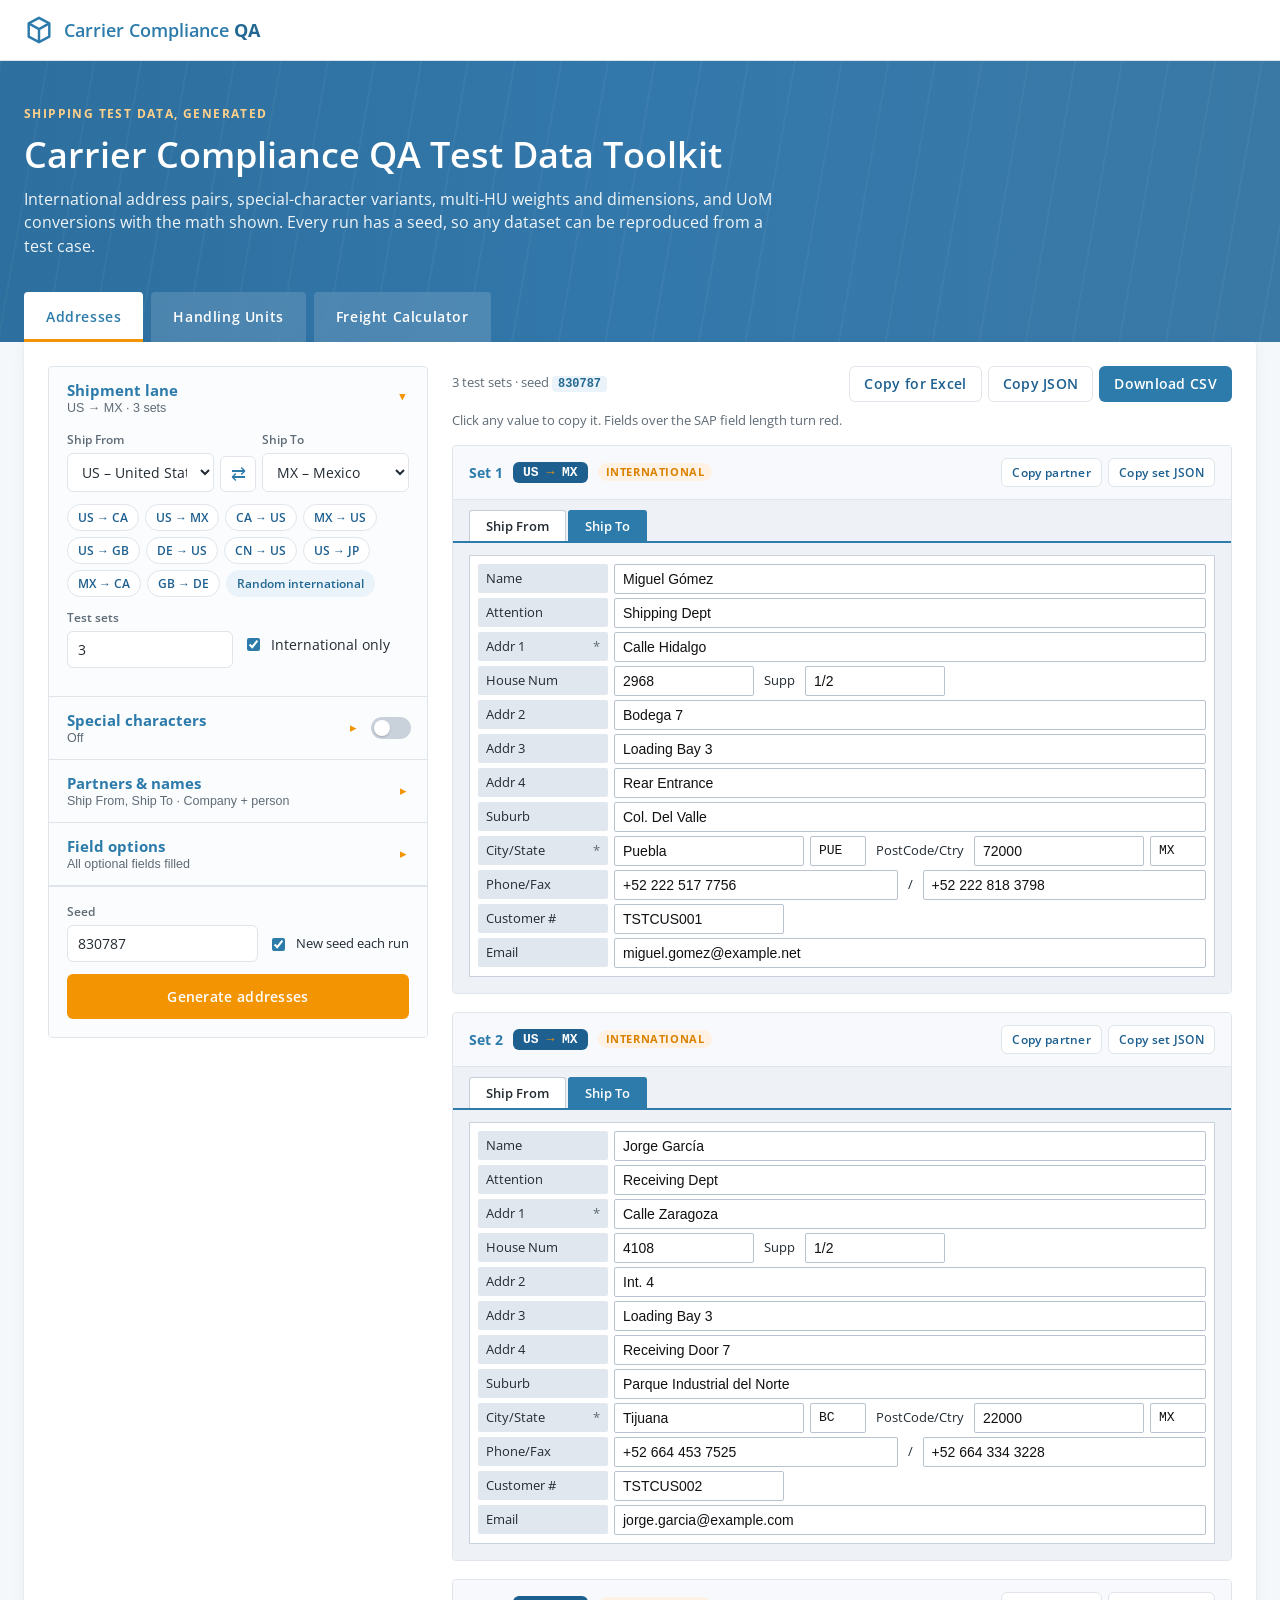
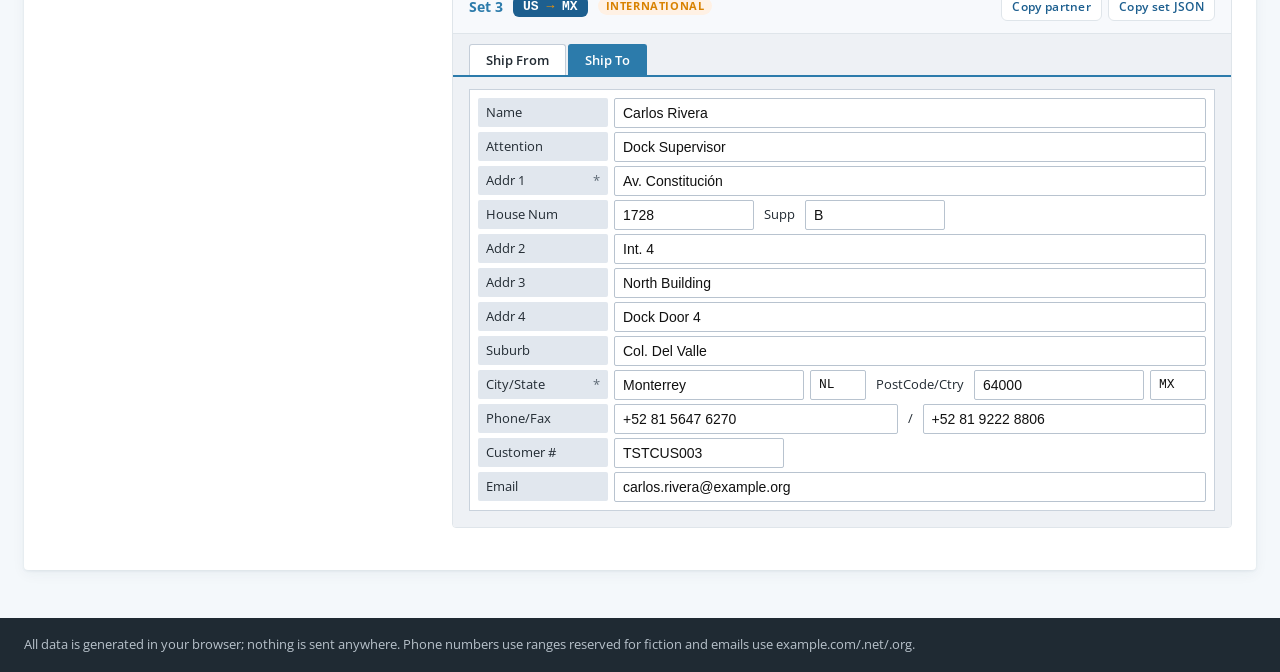
==== index.html @ 93e72cc5 "Add Freight Calculator tab; drop seed from copied conversion image Density-based LTL class estimate " ====
<!doctype html>
<html lang="en">
<head>
  <meta charset="utf-8">
  <meta name="viewport" content="width=device-width, initial-scale=1">
  <title>Carrier Compliance QA Test Data Toolkit</title>
  <meta name="description" content="Generate international addresses, special-character variants, handling units and UoM conversions for carrier compliance testing.">
  <link rel="preconnect" href="https://fonts.googleapis.com">
  <link rel="preconnect" href="https://fonts.gstatic.com" crossorigin>
  <link href="https://fonts.googleapis.com/css2?family=Open+Sans:wght@400;500;600;700&display=swap" rel="stylesheet">
  <link rel="stylesheet" href="assets/css/styles.css">
  <link rel="icon" href="data:image/svg+xml,%3Csvg xmlns='http://www.w3.org/2000/svg' viewBox='0 0 32 32'%3E%3Crect width='32' height='32' rx='7' fill='%232c7bab'/%3E%3Cpath d='M7 20l9-11 9 11h-5l-4-5-4 5z' fill='%23f39402'/%3E%3C/svg%3E">
</head>
<body>
  <header class="topbar">
    <div class="wrap topbar-inner">
      <a class="brand" href="#">
        <svg class="brand-mark" viewBox="0 0 32 32" aria-hidden="true"><path d="M16 3l11 6v14l-11 6-11-6V9z" fill="none" stroke="currentColor" stroke-width="2.6" stroke-linejoin="round"/><path d="M5 9l11 6 11-6M16 15v14" fill="none" stroke="currentColor" stroke-width="2.6" stroke-linejoin="round"/></svg>
        <span class="brand-text">Carrier Compliance <strong>QA</strong></span>
      </a>
          </div>
  </header>

  <section class="hero">
    <div class="wrap">
      <p class="eyebrow">Shipping test data, generated</p>
      <h1>Carrier Compliance QA Test Data Toolkit</h1>
      <p class="lede">International address pairs, special-character variants, multi-HU weights and dimensions, and UoM conversions with the math shown. Every run has a seed, so any dataset can be reproduced from a test case.</p>
    </div>
  </section>

  <nav class="tabs wrap" role="tablist" aria-label="Tools">
    <button class="tab is-active" role="tab" data-tab="addr" aria-selected="true">Addresses</button>
    <button class="tab" role="tab" data-tab="hu" aria-selected="false">Handling Units</button>
    <button class="tab" role="tab" data-tab="fc" aria-selected="false">Freight Calculator</button>
  </nav>

  <main class="wrap" id="tool">

    <!-- ================= 1. ADDRESSES (incl. special characters) ================= -->
    <section class="panel is-active" id="panel-addr" role="tabpanel">
      <aside class="controls card controls-acc">

        <section class="acc is-open">
          <div class="acc-head">
            <button type="button" class="acc-toggle" aria-expanded="true">
              <span class="acc-title">Shipment lane</span><span class="acc-sum" id="sum-lane"></span>
            </button>
          </div>
          <div class="acc-body">
            <div class="lane">
              <label class="field"><span>Ship From</span><select id="af-from"></select></label>
              <button class="icon-btn" id="af-swap" type="button" title="Swap countries" aria-label="Swap countries">⇄</button>
              <label class="field"><span>Ship To</span><select id="af-to"></select></label>
            </div>
            <div class="chips" id="lane-chips"></div>
            <div class="row-2">
              <label class="field"><span>Test sets</span><input type="number" id="af-count" min="1" max="50" value="3"></label>
              <label class="check check-pad"><input type="checkbox" id="af-intl" checked> International only</label>
            </div>
          </div>
        </section>

        <section class="acc acc-sp">
          <div class="acc-head">
            <button type="button" class="acc-toggle" aria-expanded="false">
              <span class="acc-title">Special characters</span><span class="acc-sum" id="sum-sp"></span>
            </button>
            <label class="switch" title="Insert special characters"><input type="checkbox" id="sp-enabled" aria-label="Insert special characters"><span></span></label>
          </div>
          <div class="acc-body">
            <div class="field">
              <span>Characters to test</span>
              <div class="ms" id="sc-ms">
                <div class="ms-control">
                  <div class="ms-chips" id="sc-ms-chips"></div>
                  <button type="button" class="ms-toggle" id="sc-ms-toggle" aria-haspopup="listbox" aria-expanded="false">Select ▾</button>
                </div>
                <div class="ms-menu" id="sc-ms-menu" hidden></div>
              </div>
              <div class="ms-add">
                <input type="text" id="sc-ms-input" placeholder="Not in the list? Type it, press Enter" aria-label="Add a character manually">
                <button type="button" class="btn btn-ghost btn-sm" id="sc-ms-add">Add</button>
              </div>
            </div>
            <div class="row-2">
              <label class="field"><span>Characters per field</span><input type="number" id="sc-per" min="1" max="5" value="2"></label>
              <label class="check check-pad"><input type="checkbox" id="sc-together" checked> Keep them together</label>
            </div>
            <div class="field">
              <span>Position</span>
              <div class="seg" role="group" aria-label="Position">
                <label><input type="checkbox" name="sc-pos" value="start"><span>Beginning</span></label>
                <label><input type="checkbox" name="sc-pos" value="middle"><span>Middle</span></label>
                <label><input type="checkbox" name="sc-pos" value="end" checked><span>End</span></label>
              </div>
            </div>
            <div class="field">
              <span class="field-row">Fields <button type="button" class="link-btn" id="sc-fields-all">Select all</button></span>
              <div class="field-grid" id="sc-fields"></div>
            </div>
            <label class="field"><span>Apply to</span>
              <select id="sc-apply">
                <option value="both">Ship From and Ship To</option>
                <option value="to">Ship To only</option>
                <option value="from">Ship From only</option>
                <option value="all">All partners</option>
              </select>
            </label>
          </div>
        </section>

        <section class="acc">
          <div class="acc-head">
            <button type="button" class="acc-toggle" aria-expanded="false">
              <span class="acc-title">Partners &amp; names</span><span class="acc-sum" id="sum-partners"></span>
            </button>
          </div>
          <div class="acc-body">
            <div class="field">
              <span>Also generate</span>
              <div class="inline-checks">
                <label class="check"><input type="checkbox" name="af-partner" value="soldTo"> Sold To</label>
                <label class="check"><input type="checkbox" name="af-partner" value="importer"> Importer</label>
                <label class="check"><input type="checkbox" name="af-partner" value="ultimate"> Ultimate Consignee</label>
              </div>
            </div>
            <label class="field"><span>Name style</span>
              <select id="af-namestyle"><option value="mixed">Company + person</option><option value="company">Company only</option><option value="person">Person only</option></select>
            </label>
            <label class="field"><span>Name prefix (optional, e.g. "QA ")</span><input type="text" id="af-nameprefix" placeholder="none"></label>
            <div class="row-2">
              <label class="field"><span>Customer # prefix</span><input type="text" id="af-custprefix" value="TSTCUS"></label>
              <label class="field"><span>Start at</span><input type="text" id="af-custstart" value="001"></label>
            </div>
          </div>
        </section>

        <section class="acc">
          <div class="acc-head">
            <button type="button" class="acc-toggle" aria-expanded="false">
              <span class="acc-title">Field options</span><span class="acc-sum" id="sum-fields"></span>
            </button>
          </div>
          <div class="acc-body">
            <label class="field"><span>House number</span>
              <select id="af-house"><option value="separate">Separate House Num field</option><option value="inline">Inside Addr 1</option></select>
            </label>
            <div class="field">
              <span>Fill optional fields</span>
              <div class="inline-checks">
                <label class="check"><input type="checkbox" name="af-fill" id="af-addr2" checked> Addr 2</label>
                <label class="check"><input type="checkbox" name="af-fill" id="af-addr34" checked> Addr 3 / 4</label>
                <label class="check"><input type="checkbox" name="af-fill" id="af-suburb" checked> Suburb</label>
                <label class="check"><input type="checkbox" name="af-fill" id="af-supp" checked> Supp</label>
                <label class="check"><input type="checkbox" name="af-fill" id="af-fax" checked> Fax</label>
              </div>
            </div>
          </div>
        </section>

        <div class="controls-foot">
          <div class="seed">
            <label class="field"><span>Seed</span><input type="number" id="af-seed"></label>
            <label class="check"><input type="checkbox" id="af-autoseed" checked> New seed each run</label>
          </div>
          <button class="btn btn-primary btn-block" id="af-go" type="button">Generate addresses</button>
        </div>
      </aside>

      <section class="results">
        <div class="toolbar">
          <div class="toolbar-info" id="af-summary"></div>
          <div class="toolbar-actions">
            <button class="btn btn-ghost" data-action="af-tsv" type="button">Copy for Excel</button>
            <button class="btn btn-ghost" data-action="af-json" type="button">Copy JSON</button>
            <button class="btn btn-secondary" data-action="af-csv" type="button">Download CSV</button>
          </div>
        </div>
        <p class="hint" id="af-hint">Click any value to copy it. Fields over the SAP field length turn red.</p>
        <div id="af-results"></div>
      </section>
    </section>

    <!-- ================= 2. HANDLING UNITS (incl. UoM conversion) ================= -->
    <section class="panel" id="panel-hu" role="tabpanel" hidden>
      <aside class="controls card controls-acc">

        <section class="acc is-open">
          <div class="acc-head">
            <button type="button" class="acc-toggle" aria-expanded="true">
              <span class="acc-title">Handling units</span><span class="acc-sum" id="sum-hu"></span>
            </button>
          </div>
          <div class="acc-body">
            <div class="row-2">
              <label class="field"><span>Number of HUs</span><input type="number" id="hu-count" min="1" max="200" value="10"></label>
            </div>
            <div class="row-2">
              <label class="field"><span>Weight UoM</span><select id="hu-wuom"></select></label>
              <label class="field"><span>Dimension UoM</span><select id="hu-duom"></select></label>
            </div>
            <label class="check"><input type="checkbox" id="hu-mixed"> Mix LB/IN and KG/CM across HUs</label>
            <div class="field">
              <span>Weight</span>
              <div class="row-3">
                <label class="field"><span>Min</span><input type="number" id="hu-wmin" step="any"></label>
                <label class="field"><span>Max</span><input type="number" id="hu-wmax" step="any"></label>
                <label class="field"><span>Decimals</span><input type="number" id="hu-wdp" min="0" max="4" value="2"></label>
              </div>
            </div>
            <div class="field">
              <span>Dimensions (L × W × H)</span>
              <div class="row-3">
                <label class="field"><span>Min</span><input type="number" id="hu-dmin" step="any"></label>
                <label class="field"><span>Max</span><input type="number" id="hu-dmax" step="any"></label>
                <label class="field"><span>Decimals</span><input type="number" id="hu-ddp" min="0" max="4" value="1"></label>
              </div>
            </div>
            <label class="check"><input type="checkbox" id="hu-identical"> All HUs identical</label>
            <div class="row-2">
              <label class="field"><span>HU ID prefix</span><input type="text" id="hu-idprefix" value="HU"></label>
              <label class="field"><span>Start at</span><input type="text" id="hu-idstart" value="0001"></label>
            </div>
          </div>
        </section>

        <section class="acc acc-sp is-open is-on" id="acc-cv">
          <div class="acc-head">
            <button type="button" class="acc-toggle" aria-expanded="true">
              <span class="acc-title">Convert to web-service UoM</span><span class="acc-sum" id="sum-cv"></span>
            </button>
            <label class="switch" title="Convert units"><input type="checkbox" id="cv-enabled" checked aria-label="Convert units"><span></span></label>
          </div>
          <div class="acc-body">
            <div class="row-2">
              <label class="field"><span>Weight UoM</span><select id="cv-tow"></select></label>
              <label class="field"><span>Dimension UoM</span><select id="cv-tod"></select></label>
            </div>
            <div class="row-2">
              <label class="field" title="Decimal places for converted weights, e.g. 2 gives 22.05"><span>Weight decimals</span><input type="number" id="cv-wdp" min="0" max="6" value="2"></label>
              <label class="field" title="Decimal places for converted length, width and height"><span>Dim decimals</span><input type="number" id="cv-ddp" min="0" max="6" value="2"></label>
            </div>
            <label class="field" title="How the last decimal is rounded"><span>Rounding</span>
                <select id="cv-mode">
                  <option value="half-up">Half up (22.055 → 22.06)</option>
                  <option value="up">Always up (22.051 → 22.06)</option>
                  <option value="down">Truncate (22.059 → 22.05)</option>
                  <option value="half-even">Half even (22.055 → 22.06, 22.045 → 22.04)</option>
                </select>
              </label>

            <label class="check"><input type="checkbox" id="cv-formula" checked> Show calculation for each value</label>
            <label class="check"><input type="checkbox" id="cv-dim"> Dim weight and billable weight</label>
            <div class="row-2" id="cv-dim-opts" hidden>
              <label class="field"><span>Divisor</span><input type="number" id="cv-div" step="any" value="139"></label>
              <label class="check check-pad"><input type="checkbox" id="cv-dimup" checked> Round dims up first</label>
            </div>
            <details class="factors-box">
              <summary>Factors used</summary>
              <div class="factors" id="cv-factors"></div>
            </details>
          </div>
        </section>

        <div class="controls-foot">
          <div class="seed">
            <label class="field"><span>Seed</span><input type="number" id="hu-seed"></label>
            <label class="check"><input type="checkbox" id="hu-autoseed" checked> New seed each run</label>
          </div>
          <button class="btn btn-primary btn-block" id="hu-go" type="button">Generate HUs</button>
        </div>
      </aside>

      <section class="results">
        <div class="toolbar">
          <div class="toolbar-info" id="hu-summary"></div>
          <div class="toolbar-actions">
            <button class="btn btn-ghost" data-action="hu-tsv" type="button">Copy for Excel</button>
            <button class="btn btn-ghost" data-action="hu-json" type="button">Copy JSON</button>
            <button class="btn btn-secondary" data-action="hu-csv" type="button">Download CSV</button>
          </div>
        </div>

        <div class="card input-card">
          <div class="toolbar">
            <h3>Handling units <span class="muted" id="cv-count"></span></h3>
            <div class="toolbar-actions">
              <button class="btn btn-ghost btn-sm" data-action="cv-add" type="button">+ Row</button>
              <button class="btn btn-ghost btn-sm" data-action="cv-paste-toggle" type="button">Paste from Excel</button>
              <button class="btn btn-ghost btn-sm" data-action="cv-clear" type="button">Clear</button>
            </div>
          </div>
          <p class="hint">Edit any value and the conversion updates.</p>
          <div id="cv-paste-box" hidden>
            <label class="field"><span>Columns: [HU] Weight, Weight UoM, Length, Width, Height, Dim UoM (tab or comma separated)</span>
              <textarea id="cv-paste" rows="4" placeholder="HU0001	12.5	KG	40	30	20	CM"></textarea>
            </label>
            <button class="btn btn-secondary" data-action="cv-import" type="button">Import rows</button>
          </div>
          <div class="table-wrap">
            <table class="data edit" id="cv-input">
              <thead><tr><th>HU</th><th class="num">Weight</th><th>UoM</th><th class="num">Length</th><th class="num">Width</th><th class="num">Height</th><th>UoM</th><th></th></tr></thead>
              <tbody></tbody>
            </table>
          </div>
        </div>

        <div id="cv-out">
          <div class="toolbar">
            <h3 id="cv-title">Converted</h3>
            <div class="toolbar-actions">
              <button class="btn btn-secondary btn-sm" data-action="cv-image" type="button">Copy as image</button>
            </div>
          </div>
          <div class="table-wrap">
            <table class="data" id="cv-table">
              <thead></thead><tbody></tbody><tfoot></tfoot>
            </table>
          </div>
        </div>
      </section>
    </section>

    <!-- ================= 3. FREIGHT CALCULATOR ================= -->
    <section class="panel" id="panel-fc" role="tabpanel" hidden>
      <aside class="controls card controls-acc">
        <section class="acc is-open">
          <div class="acc-head">
            <button type="button" class="acc-toggle" aria-expanded="true">
              <span class="acc-title">Settings</span><span class="acc-sum" id="sum-fc"></span>
            </button>
          </div>
          <div class="acc-body">
            <label class="field"><span>Units</span>
              <select id="fc-units"><option value="IN/LB">Inches / pounds</option><option value="CM/KG">Centimetres / kilograms</option></select>
            </label>
            <label class="field"><span>Weight entered is</span>
              <select id="fc-weightper"><option value="piece">Per piece</option><option value="line">Total for the line</option></select>
            </label>
            <label class="field"><span>Class scale</span>
              <select id="fc-scale"></select>
            </label>
            <p class="hint">Freight class here is estimated from density only. Some commodities have a fixed NMFC class regardless of density.</p>
          </div>
        </section>
        <section class="acc">
          <div class="acc-head">
            <button type="button" class="acc-toggle" aria-expanded="false">
              <span class="acc-title">Density chart</span><span class="acc-sum">lb/ft³ → class</span>
            </button>
          </div>
          <div class="acc-body"><table class="data chart" id="fc-chart"><thead><tr><th class="num">Density (lb/ft³)</th><th class="num">Class</th></tr></thead><tbody></tbody></table></div>
        </section>
        <div class="controls-foot">
          <button class="btn btn-ghost btn-block" data-action="fc-from-hu" type="button">Use HUs from Handling Units tab</button>
        </div>
      </aside>

      <section class="results">
        <div class="toolbar">
          <div class="toolbar-info" id="fc-summary"></div>
          <div class="toolbar-actions">
            <button class="btn btn-ghost" data-action="fc-tsv" type="button">Copy for Excel</button>
            <button class="btn btn-secondary" data-action="fc-csv" type="button">Download CSV</button>
          </div>
        </div>

        <div class="card input-card">
          <div class="toolbar">
            <h3>Items <span class="muted" id="fc-count"></span></h3>
            <div class="toolbar-actions">
              <button class="btn btn-ghost btn-sm" data-action="fc-add" type="button">+ Row</button>
              <button class="btn btn-ghost btn-sm" data-action="fc-clear" type="button">Clear</button>
            </div>
          </div>
          <div class="table-wrap">
            <table class="data edit" id="fc-input">
              <thead><tr><th class="num">Pieces</th><th class="num" id="fc-h-l">Length</th><th class="num" id="fc-h-w">Width</th><th class="num" id="fc-h-h">Height</th><th class="num" id="fc-h-wt">Weight</th><th></th></tr></thead>
              <tbody></tbody>
            </table>
          </div>
        </div>

        <div class="fc-result" id="fc-result"></div>

        <div class="toolbar">
          <h3 id="fc-title">Freight class calculation</h3>
          <div class="toolbar-actions">
            <button class="btn btn-secondary btn-sm" data-action="fc-image" type="button">Copy as image</button>
          </div>
        </div>
        <div class="table-wrap">
          <table class="data" id="fc-table"><thead></thead><tbody></tbody><tfoot></tfoot></table>
        </div>
      </section>
    </section>
  </main>

  <footer class="footer">
    <div class="wrap">All data is generated in your browser; nothing is sent anywhere. Phone numbers use ranges reserved for fiction and emails use example.com/.net/.org.</div>
  </footer>

  <div class="toast" id="toast" role="status" aria-live="polite"></div>

  <script src="assets/js/core.js"></script>
  <script src="assets/js/data.js"></script>
  <script src="assets/js/generators.js"></script>
  <script src="assets/js/ui.js"></script>
</body>
</html>
---- assets/css/styles.css ----
/* Palette sampled from shiperp.com: brand blue and orange CTA.
   Change these tokens to re-theme the whole toolkit. */
:root {
  --navy: #1d5f8f;        /* deep brand blue: table headers, strong text */
  --navy-2: #174d75;
  --blue: #2c7bab;        /* shiperp.com brand blue */
  --blue-dark: #236892;
  --blue-soft: #eaf3f9;
  --orange: #f39402;      /* shiperp.com CTA orange */
  --orange-dark: #d98200;
  --ink: #222b33;
  --muted: #5f6b76;
  --line: #dfe5ea;
  --bg: #f4f8fb;
  --surface: #ffffff;
  --danger: #c62828;
  --danger-soft: #fdecec;
  --ok: #1b7f4b;
  --ok-soft: #e6f5ec;
  --mark: #ffe08a;
  --sap-bg: #eef1f5;
  --sap-field: #ffffff;
  --sap-label: #e1e7ee;
  --radius: 4px;
  --shadow: 0 1px 3px rgba(20, 50, 80, .08), 0 4px 14px rgba(20, 50, 80, .05);
  --font-head: 'Open Sans', 'Segoe UI', Arial, sans-serif;
  --font-body: 'Open Sans', 'Segoe UI', Arial, sans-serif;
  --font-mono: ui-monospace, 'SFMono-Regular', Consolas, 'Liberation Mono', monospace;
}

* { box-sizing: border-box; }
html { -webkit-text-size-adjust: 100%; }
body {
  margin: 0;
  background: var(--bg);
  color: var(--ink);
  font: 14px/1.5 var(--font-body);
}
code { font-family: var(--font-mono); font-size: .92em; }
h1, h2, h3 { font-family: var(--font-head); margin: 0; }
[hidden] { display: none !important; }

.wrap { max-width: 1320px; margin: 0 auto; padding: 0 24px; }

/* ---------- Header / hero ---------- */
.topbar { background: #fff; border-bottom: 1px solid var(--line); }
.topbar-inner { display: flex; align-items: center; justify-content: space-between; height: 60px; gap: 12px; }
.brand { display: flex; align-items: center; gap: 10px; color: var(--blue); text-decoration: none; }
.brand-mark { width: 30px; height: 30px; color: var(--blue); }
.brand-text { font-weight: 600; font-size: 18px; color: var(--blue); }
.brand-text strong { font-weight: 700; color: var(--blue-dark); }

.hero {
  background:
    repeating-linear-gradient(100deg, rgba(255,255,255,.035) 0 2px, transparent 2px 46px),
    linear-gradient(90deg, #2d6f9e 0%, #3378ab 50%, #3a79a6 100%);
  color: #fff;
  padding: 44px 0 84px;
}
.eyebrow { margin: 0 0 10px; color: #ffd08a; font-weight: 700; text-transform: uppercase; letter-spacing: 1.4px; font-size: 12px; }
.hero h1 { font-size: clamp(24px, 3.2vw, 36px); line-height: 1.2; font-weight: 600; max-width: 900px; }
.lede { margin: 12px 0 0; max-width: 760px; color: #fff; font-size: 15.5px; opacity: .92; }

/* ---------- Tabs ---------- */
.tabs { display: flex; gap: 8px; margin-top: -50px; height: 50px; overflow-x: auto; overflow-y: hidden; scrollbar-width: none; }
.tabs::-webkit-scrollbar { display: none; }
.tab {
  flex: 0 0 auto;
  display: flex; align-items: center;
  height: 50px; padding: 0 22px;
  border: 0; border-radius: var(--radius) var(--radius) 0 0;
  background: rgba(255, 255, 255, .14);
  color: #fff;
  font: 600 14px var(--font-body);
  letter-spacing: .6px;
  cursor: pointer;
  backdrop-filter: blur(6px);
  transition: background .15s;
}
.tab:hover { background: rgba(255, 255, 255, .24); }
.tab.is-active { background: var(--surface); color: var(--blue); box-shadow: 0 -3px 0 var(--orange) inset; }

/* ---------- Panels ---------- */
main.wrap { padding-top: 0; padding-bottom: 48px; }
.panel {
  display: grid;
  grid-template-columns: 380px minmax(0, 1fr);
  gap: 24px;
  background: var(--surface);
  border-radius: 0 var(--radius) var(--radius) var(--radius);
  padding: 24px;
  box-shadow: var(--shadow);
}
.card { background: var(--surface); border: 1px solid var(--line); border-radius: var(--radius); }
.controls { padding: 20px; align-self: start; position: sticky; top: 16px; max-height: calc(100vh - 32px); overflow: auto; background: #fbfcfe; }
.controls h2 { font-size: 16px; font-weight: 600; color: var(--blue); margin-bottom: 14px; }
.results { min-width: 0; }

/* ---------- Form controls ---------- */
.field { display: flex; flex-direction: column; gap: 4px; margin-bottom: 12px; min-width: 0; }
.field > span { font-size: 12px; font-weight: 600; color: var(--muted); }
input[type=text], input[type=number], select, textarea {
  width: 100%;
  padding: 8px 10px;
  border: 1px solid var(--line);
  border-radius: 6px;
  background: #fff;
  color: var(--ink);
  font: 14px var(--font-body);
}
textarea { font-family: var(--font-mono); font-size: 13px; resize: vertical; }
input:focus, select:focus, textarea:focus, button:focus-visible {
  outline: 2px solid var(--blue); outline-offset: 1px; border-color: var(--blue);
}
.row-2 { display: grid; grid-template-columns: 1fr 1fr; gap: 10px; }
.row-3 { display: grid; grid-template-columns: 1fr 1fr 1fr; gap: 10px; }
.check { display: flex; align-items: flex-start; gap: 8px; margin: 0 0 8px; cursor: pointer; font-size: 13.5px; }
.check input { margin-top: 3px; accent-color: var(--blue); }
.check.strong { font-weight: 700; color: var(--navy); }
.check-pad { margin-top: 26px; }
.inline-checks { display: flex; flex-wrap: wrap; gap: 4px 16px; }
fieldset { border: 0; border-top: 1px solid var(--line); margin: 6px 0 10px; padding: 10px 0 0; }
legend { padding: 0 6px 0 0; font: 700 12px var(--font-head); color: var(--blue); text-transform: uppercase; letter-spacing: .6px; }
details { border-top: 1px solid var(--line); padding: 10px 0 2px; margin-top: 4px; }
details > summary {
  cursor: pointer; list-style: none;
  font: 700 13px var(--font-head); color: var(--blue);
  display: flex; align-items: center; gap: 8px; padding: 2px 0 10px;
}
details > summary::-webkit-details-marker { display: none; }
details > summary::before { content: '▸'; color: var(--orange); transition: transform .15s; }
details[open] > summary::before { transform: rotate(90deg); }
.set-list .check { align-items: baseline; flex-wrap: wrap; }
.set-list code { color: var(--muted); font-size: 12px; flex-basis: 100%; padding-left: 22px; margin-top: -2px; word-break: break-all; }

.lane { display: grid; grid-template-columns: 1fr auto 1fr; gap: 6px; align-items: end; }
.icon-btn {
  height: 36px; width: 36px; margin-bottom: 12px;
  border: 1px solid var(--line); border-radius: 6px; background: #fff;
  color: var(--blue); font-size: 18px; cursor: pointer;
}
.icon-btn:hover { background: var(--blue-soft); }
.icon-btn.sm { height: 28px; width: 28px; margin: 0; font-size: 16px; color: var(--muted); }
.chips { display: flex; flex-wrap: wrap; gap: 6px; margin: 0 0 12px; }
.chip {
  border: 1px solid var(--line); background: #fff; color: var(--navy);
  border-radius: 999px; padding: 4px 10px; font: 600 12px var(--font-body); cursor: pointer;
}
.chip:hover { border-color: var(--blue); color: var(--blue); }
.chip-accent { background: var(--blue-soft); border-color: transparent; color: var(--blue-dark); }

.seed { display: grid; grid-template-columns: 1fr auto; gap: 10px; align-items: end; border-top: 1px solid var(--line); padding-top: 12px; margin-top: 6px; }
.seed .check { margin-bottom: 20px; font-size: 12.5px; }

/* ---------- Buttons ---------- */
.btn {
  display: inline-flex; align-items: center; justify-content: center; gap: 6px;
  border: 1px solid transparent; border-radius: 6px;
  padding: 8px 14px; cursor: pointer;
  font: 600 13.5px var(--font-body); letter-spacing: .3px;
  transition: background .15s, border-color .15s, color .15s;
  white-space: nowrap;
}
.btn-primary { background: var(--orange); color: #fff; }
.btn-primary:hover { background: var(--orange-dark); }
.btn-secondary { background: var(--blue); color: #fff; }
.btn-secondary:hover { background: var(--blue-dark); }
.btn-ghost { background: #fff; border-color: var(--line); color: var(--navy); }
.btn-ghost:hover { border-color: var(--blue); color: var(--blue); }
.btn-block { width: 100%; padding: 12px; font-size: 14px; }
.btn-sm { padding: 5px 10px; font-size: 12px; }

/* ---------- Toolbar / misc ---------- */
.toolbar { display: flex; justify-content: space-between; align-items: center; flex-wrap: wrap; gap: 10px; margin-bottom: 10px; }
.toolbar h3 { font-size: 15px; color: var(--navy); }
.toolbar-info { color: var(--muted); font-size: 13px; }
.toolbar-info code { background: var(--blue-soft); color: var(--blue-dark); padding: 1px 6px; border-radius: 4px; font-weight: 700; }
.toolbar-actions { display: flex; flex-wrap: wrap; gap: 6px; }
.hint { color: var(--muted); font-size: 12.5px; margin: 0 0 14px; }
.muted { color: var(--muted); }
.pill { font: 700 10.5px var(--font-body); text-transform: uppercase; letter-spacing: .6px; padding: 2px 8px; border-radius: 999px; background: #e9edf2; color: var(--muted); }
.pill.on { background: #fff1e4; color: var(--orange-dark); }
mark.inj { background: var(--mark); color: #6b3d00; border-radius: 2px; padding: 0 1px; box-shadow: inset 0 -2px 0 var(--orange); }

/* ---------- Address set cards (SAP-like form) ---------- */
.set { margin-bottom: 18px; overflow: hidden; }
.set-head { display: flex; justify-content: space-between; align-items: center; flex-wrap: wrap; gap: 8px; padding: 12px 16px; background: #f7f9fc; border-bottom: 1px solid var(--line); }
.set-head > div:first-child { display: flex; align-items: center; gap: 10px; }
.set-num { font: 700 14px var(--font-head); color: var(--blue); }
.lane-badge { font: 700 13px var(--font-mono); background: var(--navy); color: #fff; padding: 3px 10px; border-radius: 6px; }
.lane-badge span { color: var(--orange); }
.set-actions { display: flex; gap: 6px; }

.sap-tabs { display: flex; gap: 2px; padding: 10px 16px 0; background: var(--sap-bg); overflow-x: auto; border-bottom: 2px solid var(--blue); }
.sap-tab {
  flex: 0 0 auto;
  padding: 6px 16px; border: 1px solid #c4cdd8; border-bottom: 0;
  background: #fff; color: var(--ink); font: 600 13px var(--font-body);
  border-radius: 3px 3px 0 0; cursor: pointer;
}
.sap-tab.is-active { background: var(--blue); color: #fff; border-color: var(--blue); }
.sap-pane { background: var(--sap-bg); padding: 12px 16px 16px; }
.sap-form { background: #fff; border: 1px solid #c9d2dc; padding: 8px; display: grid; gap: 4px; }
.fr { display: grid; grid-template-columns: 130px minmax(0, 1fr); gap: 6px; align-items: center; }
.fl { background: var(--sap-label); padding: 5px 8px; font-size: 13px; display: flex; justify-content: space-between; border-radius: 2px; }
.fl i { color: var(--muted); font-style: normal; }
.fl-in { font-size: 13px; color: var(--ink); padding: 0 4px; white-space: nowrap; }
.fc { display: flex; gap: 6px; align-items: center; min-width: 0; }
.fv {
  flex: 1 1 auto; min-width: 0;
  text-align: left;
  padding: 5px 8px; min-height: 30px;
  background: var(--sap-field); border: 1px solid #b8c3cf; border-radius: 2px;
  font: 14px 'Segoe UI', Tahoma, Arial, sans-serif; color: #111;
  white-space: pre; overflow: hidden; text-overflow: ellipsis;
  cursor: copy;
  transition: border-color .1s, background .1s;
}
.fv:hover { border-color: var(--blue); background: #f5faff; }
.fv.empty { background: #fafbfc; cursor: default; }
.fv.over { border-color: var(--danger); background: var(--danger-soft); }
.fv.w-xs { flex: 0 0 56px; font-family: var(--font-mono); font-size: 13px; }
.fv.w-s { flex: 0 1 140px; }
.fv.w-m { flex: 0 1 170px; }
.fv.inline { min-height: 0; padding: 2px 6px; display: inline-block; max-width: 100%; }

/* ---------- Tables ---------- */
.table-wrap { overflow: auto; border: 1px solid var(--line); border-radius: var(--radius); max-height: 70vh; }
table.data { width: 100%; border-collapse: collapse; font-size: 13.5px; }
table.data th {
  position: sticky; top: 0; z-index: 1;
  background: var(--navy); color: #fff; text-align: left;
  font: 700 12px var(--font-head); letter-spacing: .3px; padding: 9px 10px; white-space: nowrap;
}
table.data td { padding: 7px 10px; border-top: 1px solid var(--line); vertical-align: top; }
table.data tbody tr:nth-child(even) td { background: #f8fafc; }
table.data tbody tr:hover td { background: var(--blue-soft); }
table.data tfoot td { background: #eef3f9; font-weight: 700; border-top: 2px solid var(--navy); }
table.data .num { text-align: right; font-variant-numeric: tabular-nums; }
table.data th.num { text-align: right; }
table.data td.warn { color: var(--danger); font-weight: 700; }
table.data td.note { color: var(--orange-dark); font-weight: 700; }
table.data td.ch { font: 700 16px var(--font-mono); color: var(--navy); }
table.data code.xml { color: var(--muted); white-space: pre; }
table.data td.nw { white-space: nowrap; }
.empty-row { text-align: center; color: var(--muted); padding: 28px !important; }
small.calc { display: block; font: 11px var(--font-mono); color: var(--muted); white-space: normal; overflow-wrap: anywhere; margin-top: 2px; font-weight: 400; }

table.edit td { padding: 4px 6px; }
table.edit input, table.edit select { padding: 5px 6px; font-size: 13px; min-width: 64px; }
table.edit input.num { text-align: right; }
table.edit .c-id { min-width: 90px; }
.input-card { padding: 14px; margin-bottom: 20px; background: #fbfcfe; }
.input-card .table-wrap { max-height: 320px; background: #fff; }
#cv-paste-box { margin-bottom: 12px; }

.factors { padding-top: 4px; }
.factors h3 { font-size: 12px; text-transform: uppercase; letter-spacing: .6px; color: var(--navy); margin-bottom: 6px; }
.factors ul { list-style: none; margin: 0 0 8px; padding: 0; display: grid; gap: 3px; }
.factors code { font-size: 12px; color: var(--ink); }

/* ---------- Footer / toast ---------- */
.footer { background: #1f2a33; color: #b8c2cb; font-size: 12.5px; padding: 18px 0; }
.toast {
  position: fixed; left: 50%; bottom: 24px; transform: translate(-50%, 20px);
  background: var(--navy); color: #fff; padding: 10px 18px; border-radius: 8px;
  font-weight: 600; box-shadow: var(--shadow); opacity: 0; pointer-events: none;
  transition: opacity .2s, transform .2s; border-left: 4px solid var(--orange);
  max-width: calc(100vw - 32px);
}
.toast.show { opacity: 1; transform: translate(-50%, 0); }

/* ---------- Responsive ---------- */
@media (max-width: 1000px) {
  .panel { grid-template-columns: 1fr; padding: 16px; }
  .controls { position: static; max-height: none; }
}
@media (max-width: 640px) {
  .wrap { padding: 0 16px; }
  .hero { padding: 28px 0 60px; }
  .tab { padding: 0 14px; font-size: 13px; letter-spacing: .3px; }
  .fr { grid-template-columns: 1fr; gap: 2px; }
  .fc { flex-wrap: wrap; }
  .fv.w-s, .fv.w-m { flex: 1 1 100px; }
  .toolbar-actions .btn { flex: 1 1 auto; }
}

/* ---------- Multi-select (special characters) ---------- */
.ms { position: relative; }
.ms-control {
  display: flex; align-items: flex-start; gap: 6px;
  min-height: 40px; padding: 5px 6px; background: #fff;
  border: 1px solid var(--line); border-radius: 6px;
}
.ms-chips { flex: 1 1 auto; display: flex; flex-wrap: wrap; gap: 4px; min-width: 0; }
.ms-chip {
  display: inline-flex; align-items: center; gap: 2px;
  background: var(--blue-soft); color: var(--navy); border-radius: 4px;
  padding: 1px 2px 1px 7px; font: 700 14px var(--font-mono);
}
.ms-chip button { border: 0; background: none; color: var(--muted); cursor: pointer; font-size: 14px; padding: 0 4px; line-height: 1.4; }
.ms-chip button:hover { color: var(--danger); }
.ms-clear { border: 0; background: none; color: var(--blue); cursor: pointer; font: 600 12px var(--font-body); padding: 2px 4px; }
.ms-placeholder { color: var(--muted); font-size: 13px; padding: 4px; }
.ms-toggle {
  flex: 0 0 auto; border: 1px solid var(--line); background: #fff; color: var(--blue);
  border-radius: 4px; padding: 4px 10px; font: 600 12.5px var(--font-body); cursor: pointer; white-space: nowrap;
}
.ms-toggle:hover { border-color: var(--blue); }
.ms-menu {
  position: absolute; left: 0; right: 0; top: calc(100% + 4px); z-index: 30;
  background: #fff; border: 1px solid var(--line); border-radius: 6px;
  box-shadow: 0 8px 24px rgba(20, 50, 80, .16); padding: 10px; max-height: 380px; overflow: auto;
}
.ms-group + .ms-group { border-top: 1px solid var(--line); margin-top: 8px; padding-top: 8px; }
.ms-group-head { display: flex; justify-content: space-between; align-items: center; margin-bottom: 6px; font: 700 11.5px var(--font-body); text-transform: uppercase; letter-spacing: .5px; color: var(--navy); }
.ms-group-head button { border: 0; background: none; color: var(--blue); font: 600 12px var(--font-body); cursor: pointer; text-transform: none; letter-spacing: 0; }
.ms-grid { display: grid; grid-template-columns: repeat(auto-fill, minmax(34px, 1fr)); gap: 4px; }
.ms-opt {
  height: 34px; border: 1px solid var(--line); background: #fff; border-radius: 4px;
  font: 600 15px var(--font-mono); color: var(--ink); cursor: pointer;
}
.ms-opt:hover { border-color: var(--blue); }
.ms-opt.on { background: var(--blue); border-color: var(--blue); color: #fff; }
.ms-add { display: flex; gap: 6px; margin-top: 6px; }
.ms-add input { flex: 1 1 auto; }
.warn-text { color: var(--orange-dark); font-weight: 600; }
.link-btn { border: 0; background: none; padding: 0; color: var(--blue); font: 600 12.5px var(--font-body); cursor: pointer; }
.link-btn:hover { text-decoration: underline; }
#sc-fields .check { min-width: 92px; }

/* ---------- Collapsible control sections (Addresses tab) ---------- */
.controls-acc { padding: 0; display: flex; flex-direction: column; }
.controls-acc h2 { display: none; }
.acc { border-bottom: 1px solid var(--line); }
.acc-head { display: flex; align-items: center; gap: 10px; padding-right: 16px; }
.acc-toggle {
  flex: 1 1 auto; min-width: 0;
  display: grid; grid-template-columns: 1fr auto; grid-template-areas: "title chev" "sum chev";
  text-align: left; gap: 1px 10px; align-items: center;
  border: 0; background: none; cursor: pointer; padding: 14px 4px 14px 18px;
}
.acc-toggle::after { content: '▸'; grid-area: chev; color: var(--orange); font-size: 13px; transition: transform .15s; }
.acc.is-open .acc-toggle::after { transform: rotate(90deg); }
.acc-title { grid-area: title; font: 700 14.5px var(--font-body); color: var(--blue); }
.acc-sum { grid-area: sum; font-size: 12.5px; color: var(--muted); white-space: nowrap; overflow: hidden; text-overflow: ellipsis; }
.acc-body { display: none; padding: 2px 18px 16px; }
.acc.is-open .acc-body { display: block; }
.acc-toggle:hover .acc-title { color: var(--blue-dark); }
.acc-sp.is-on { background: #fffaf2; }
.acc-sp.is-on .acc-sum { color: var(--orange-dark); font-weight: 600; }

.switch { position: relative; flex: 0 0 auto; width: 40px; height: 22px; cursor: pointer; }
.switch input { position: absolute; opacity: 0; width: 100%; height: 100%; margin: 0; cursor: pointer; }
.switch span { position: absolute; inset: 0; background: #c9d2db; border-radius: 999px; transition: background .15s; pointer-events: none; }
.switch span::after { content: ''; position: absolute; top: 3px; left: 3px; width: 16px; height: 16px; border-radius: 50%; background: #fff; box-shadow: 0 1px 2px rgba(0,0,0,.2); transition: transform .15s; }
.switch input:checked + span { background: var(--orange); }
.switch input:checked + span::after { transform: translateX(18px); }
.switch input:focus-visible + span { outline: 2px solid var(--blue); outline-offset: 2px; }

.seg { display: flex; border: 1px solid var(--line); border-radius: 6px; overflow: hidden; background: #fff; }
.seg label { flex: 1 1 0; position: relative; cursor: pointer; }
.seg label + label { border-left: 1px solid var(--line); }
.seg input { position: absolute; opacity: 0; }
.seg span { display: block; text-align: center; padding: 7px 4px; font-size: 13px; color: var(--ink); }
.seg input:checked + span { background: var(--blue); color: #fff; font-weight: 600; }
.seg input:focus-visible + span { outline: 2px solid var(--blue); outline-offset: -2px; }

.field-row { display: flex; justify-content: space-between; align-items: baseline; }
.field-grid { display: grid; grid-template-columns: repeat(3, minmax(0, 1fr)); gap: 0 8px; }
.field-grid .check { margin-bottom: 6px; }

.controls-foot { position: sticky; bottom: 0; background: #fbfcfe; padding: 4px 18px 18px; border-top: 1px solid var(--line); margin-top: auto; z-index: 2; }
.controls-foot .seed { border-top: 0; margin-top: 0; }

.factors-box { border-top: 1px solid var(--line); margin-top: 6px; }
.factors-box > summary { padding-bottom: 6px; }
#cv-out { margin-top: 4px; }

/* ---------- Freight calculator ---------- */
.fc-result { display: grid; grid-template-columns: 1.3fr repeat(3, 1fr); gap: 10px; margin: 0 0 16px; }
.fc-result:empty { display: none; }
.fc-result > div { border: 1px solid var(--line); border-radius: var(--radius); padding: 10px 14px; background: #fff; }
.fc-result span { display: block; font-size: 12px; font-weight: 600; color: var(--muted); }
.fc-result strong { display: block; font-size: 20px; font-weight: 700; color: var(--navy); }
.fc-result .fc-class { background: var(--orange); border-color: var(--orange); }
.fc-result .fc-class span { color: #fff; opacity: .9; }
.fc-result .fc-class strong { color: #fff; font-size: 28px; line-height: 1.1; }
table.chart { font-size: 12.5px; }
table.chart td, table.chart th { padding: 4px 10px; }
table.chart tr.hit td { background: #fff1e0 !important; color: var(--orange-dark); font-weight: 700; }
@media (max-width: 640px) { .fc-result { grid-template-columns: 1fr 1fr; } }
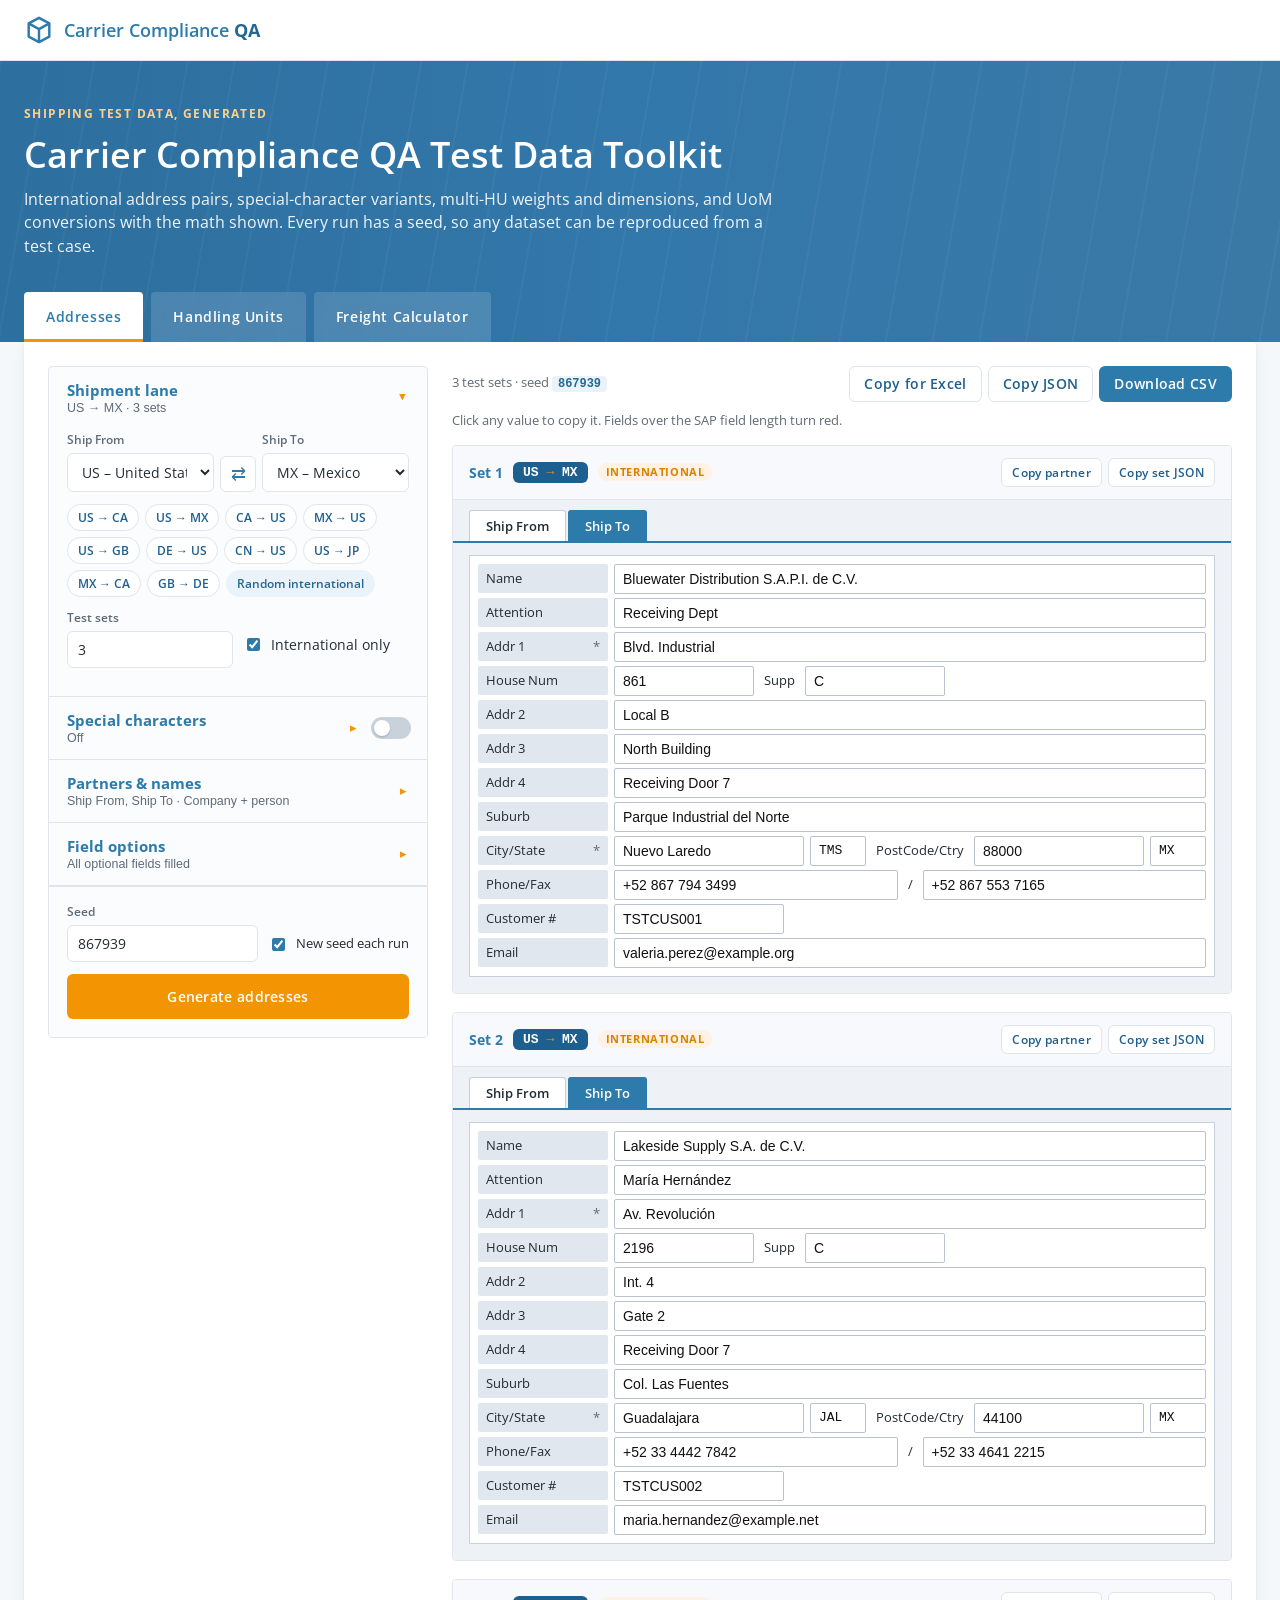
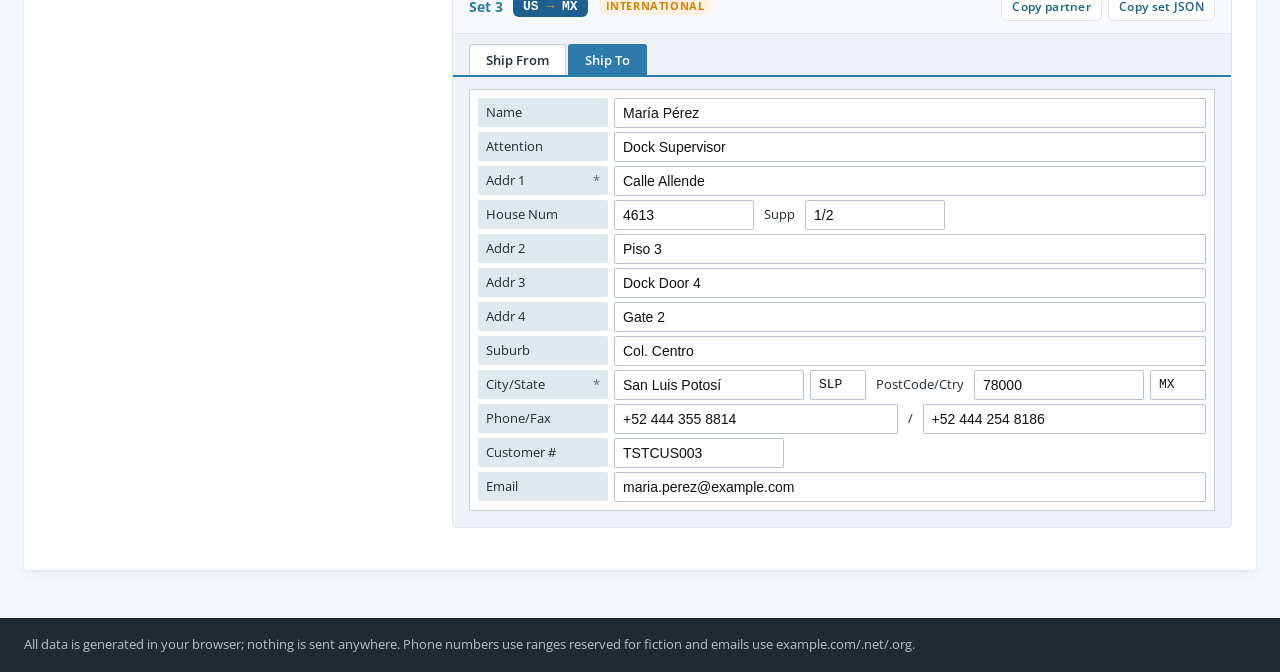
==== commit 74eeeea1: "Freight calculator: more units and custom units Separate dimension and weight unit pickers (IN, FT, " ====
--- a/index.html
+++ b/index.html
@@ -332,9 +332,24 @@
             </button>
           </div>
           <div class="acc-body">
-            <label class="field"><span>Units</span>
-              <select id="fc-units"><option value="IN/LB">Inches / pounds</option><option value="CM/KG">Centimetres / kilograms</option></select>
-            </label>
+            <div class="row-2">
+              <label class="field"><span>Dimension unit</span><select id="fc-dunit"></select></label>
+              <label class="field"><span>Weight unit</span><select id="fc-wunit"></select></label>
+            </div>
+            <div class="custom-unit" id="fc-dcustom" hidden>
+              <span class="custom-unit-label">Custom dimension unit</span>
+              <div class="custom-unit-row">
+                <span>1</span><input type="text" id="fc-dname" placeholder="name, e.g. DM" aria-label="Custom dimension unit name">
+                <span>=</span><input type="number" id="fc-dfactor" step="any" min="0" placeholder="3.937" aria-label="Inches per custom unit"><span>in</span>
+              </div>
+            </div>
+            <div class="custom-unit" id="fc-wcustom" hidden>
+              <span class="custom-unit-label">Custom weight unit</span>
+              <div class="custom-unit-row">
+                <span>1</span><input type="text" id="fc-wname" placeholder="name, e.g. CWT" aria-label="Custom weight unit name">
+                <span>=</span><input type="number" id="fc-wfactor" step="any" min="0" placeholder="100" aria-label="Pounds per custom unit"><span>lb</span>
+              </div>
+            </div>
             <label class="field"><span>Weight entered is</span>
               <select id="fc-weightper"><option value="piece">Per piece</option><option value="line">Total for the line</option></select>
             </label>
--- a/assets/css/styles.css
+++ b/assets/css/styles.css
@@ -390,3 +390,7 @@
 table.chart td, table.chart th { padding: 4px 10px; }
 table.chart tr.hit td { background: #fff1e0 !important; color: var(--orange-dark); font-weight: 700; }
 @media (max-width: 640px) { .fc-result { grid-template-columns: 1fr 1fr; } }
+.custom-unit { background: #fff; border: 1px dashed var(--line); border-radius: 6px; padding: 8px 10px; margin-bottom: 12px; }
+.custom-unit-label { display: block; font-size: 12px; font-weight: 600; color: var(--muted); margin-bottom: 6px; }
+.custom-unit-row { display: grid; grid-template-columns: auto 1fr auto 1fr auto; gap: 6px; align-items: center; font-size: 13px; }
+.custom-unit-row input { padding: 6px 8px; }
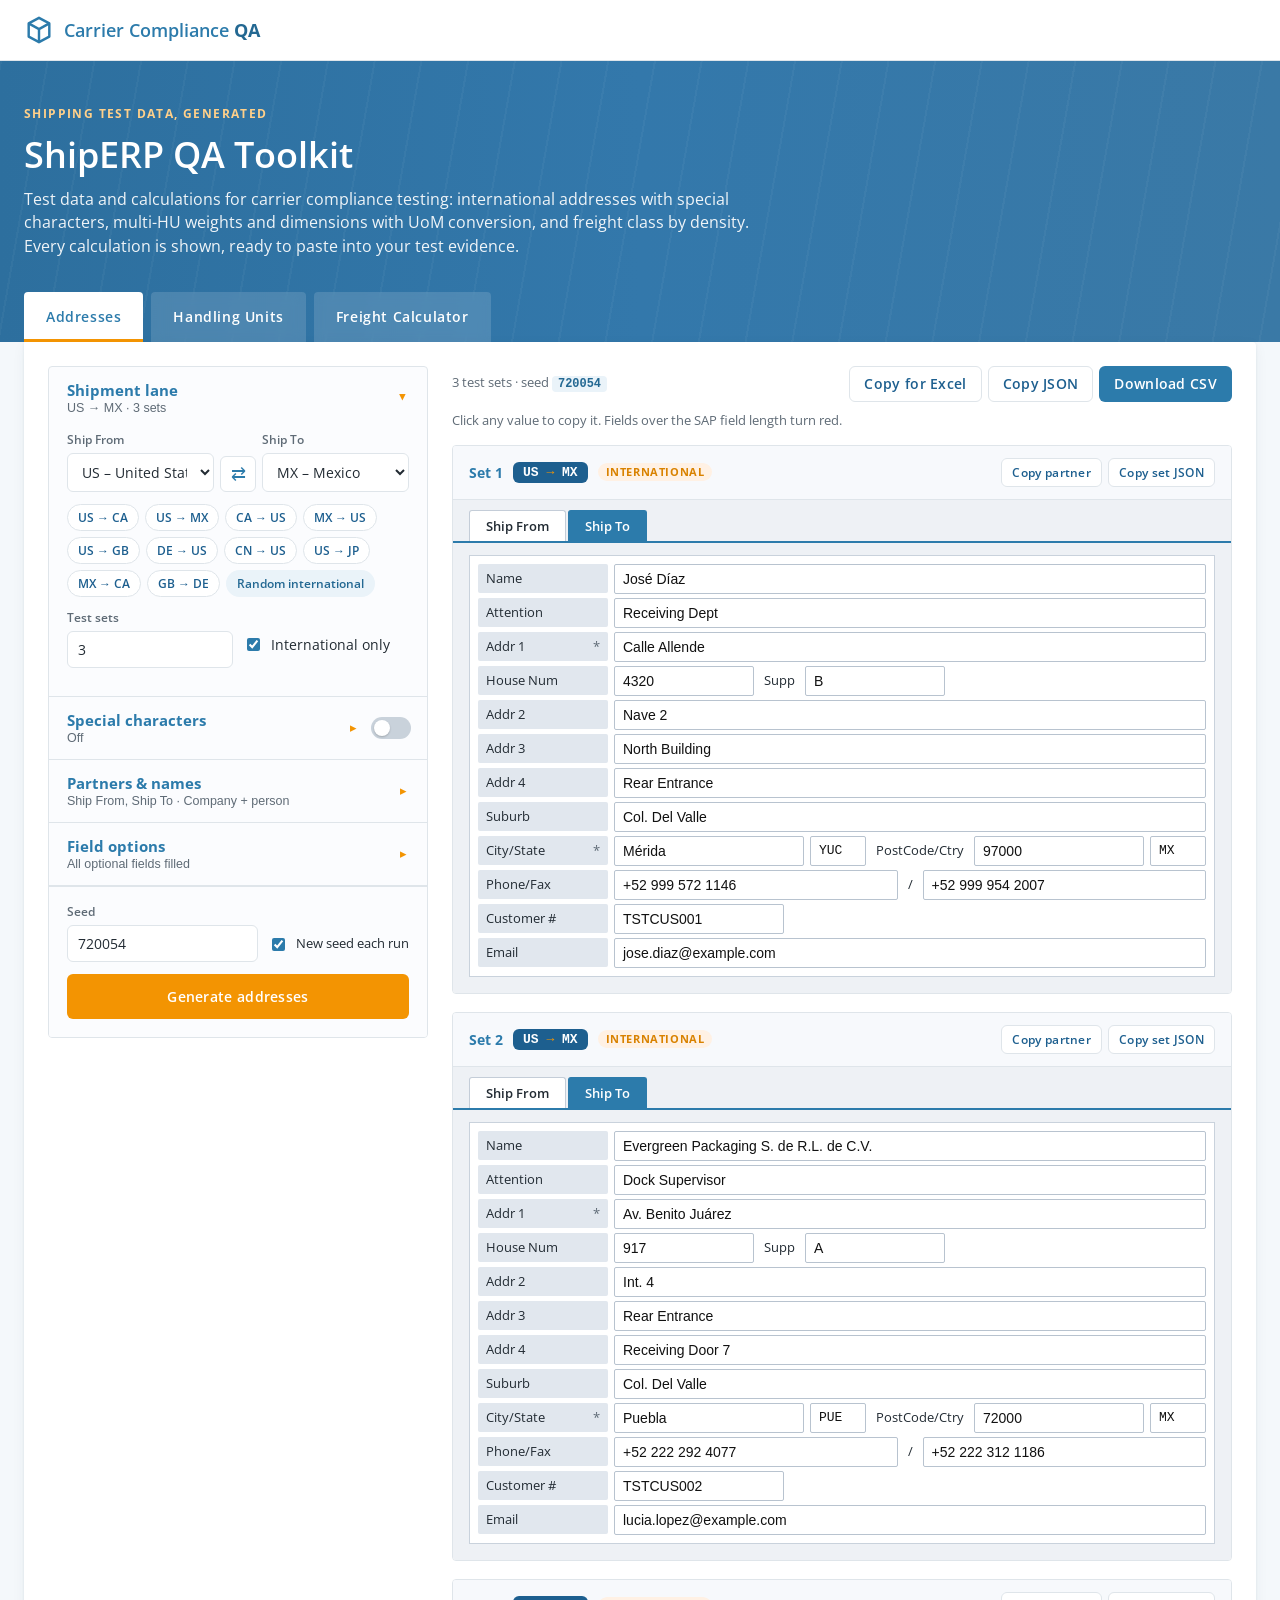
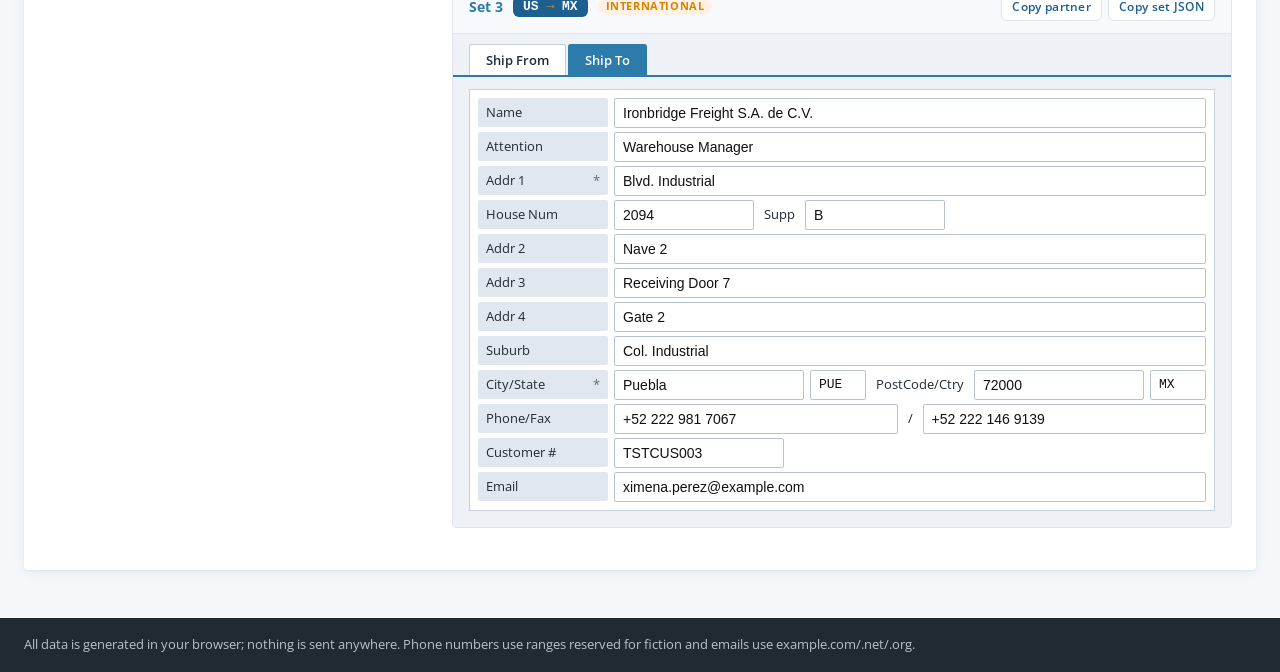
==== commit a66b8204: "Rename to ShipERP QA Toolkit and refresh the intro text Co-Authored-By: Claude Opus 5.5 <noreply@ant" ====
--- a/index.html
+++ b/index.html
@@ -3,7 +3,7 @@
 <head>
   <meta charset="utf-8">
   <meta name="viewport" content="width=device-width, initial-scale=1">
-  <title>Carrier Compliance QA Test Data Toolkit</title>
+  <title>ShipERP QA Toolkit</title>
   <meta name="description" content="Generate international addresses, special-character variants, handling units and UoM conversions for carrier compliance testing.">
   <link rel="preconnect" href="https://fonts.googleapis.com">
   <link rel="preconnect" href="https://fonts.gstatic.com" crossorigin>
@@ -24,8 +24,8 @@
   <section class="hero">
     <div class="wrap">
       <p class="eyebrow">Shipping test data, generated</p>
-      <h1>Carrier Compliance QA Test Data Toolkit</h1>
-      <p class="lede">International address pairs, special-character variants, multi-HU weights and dimensions, and UoM conversions with the math shown. Every run has a seed, so any dataset can be reproduced from a test case.</p>
+      <h1>ShipERP QA Toolkit</h1>
+      <p class="lede">Test data and calculations for carrier compliance testing: international addresses with special characters, multi-HU weights and dimensions with UoM conversion, and freight class by density. Every calculation is shown, ready to paste into your test evidence.</p>
     </div>
   </section>
 
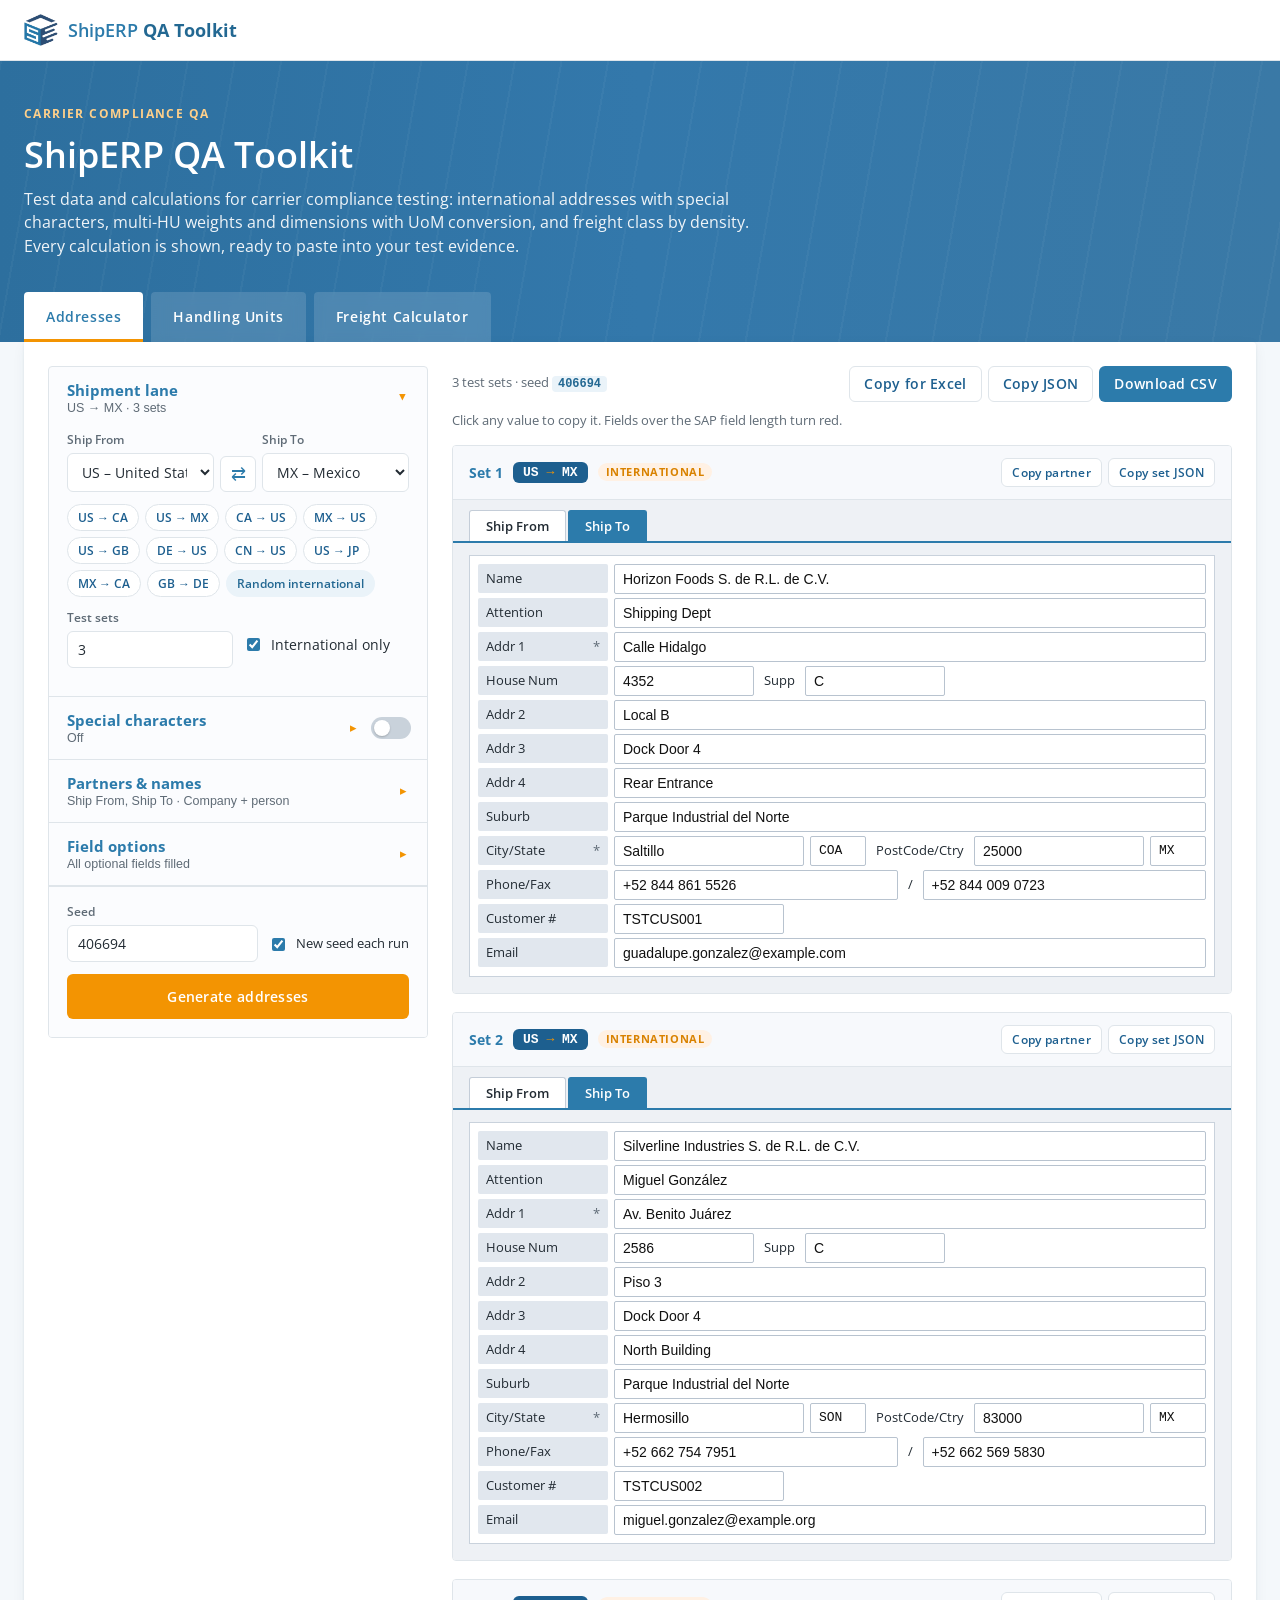
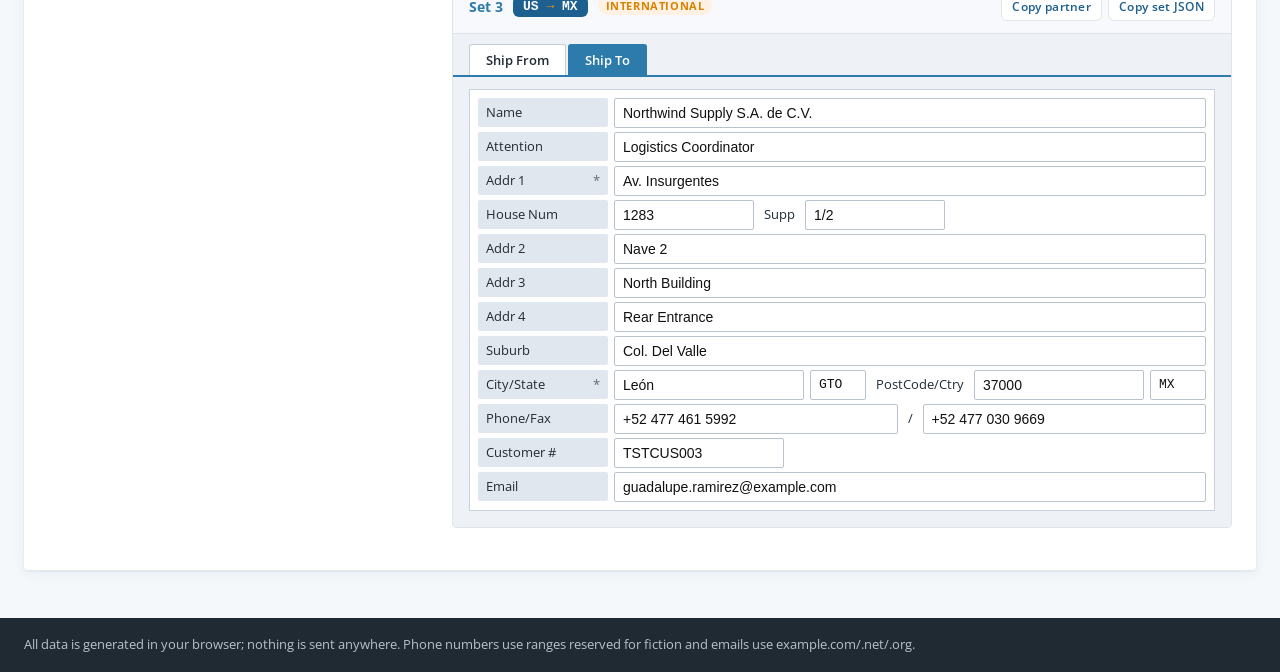
==== commit 20338354: "Use the ShipERP logo and new name in the top bar Logo (transparent, trimmed) in the header and as fa" ====
--- a/index.html
+++ b/index.html
@@ -9,21 +9,21 @@
   <link rel="preconnect" href="https://fonts.gstatic.com" crossorigin>
   <link href="https://fonts.googleapis.com/css2?family=Open+Sans:wght@400;500;600;700&display=swap" rel="stylesheet">
   <link rel="stylesheet" href="assets/css/styles.css">
-  <link rel="icon" href="data:image/svg+xml,%3Csvg xmlns='http://www.w3.org/2000/svg' viewBox='0 0 32 32'%3E%3Crect width='32' height='32' rx='7' fill='%232c7bab'/%3E%3Cpath d='M7 20l9-11 9 11h-5l-4-5-4 5z' fill='%23f39402'/%3E%3C/svg%3E">
+  <link rel="icon" type="image/png" href="assets/img/favicon.png">
 </head>
 <body>
   <header class="topbar">
     <div class="wrap topbar-inner">
       <a class="brand" href="#">
-        <svg class="brand-mark" viewBox="0 0 32 32" aria-hidden="true"><path d="M16 3l11 6v14l-11 6-11-6V9z" fill="none" stroke="currentColor" stroke-width="2.6" stroke-linejoin="round"/><path d="M5 9l11 6 11-6M16 15v14" fill="none" stroke="currentColor" stroke-width="2.6" stroke-linejoin="round"/></svg>
-        <span class="brand-text">Carrier Compliance <strong>QA</strong></span>
+        <img class="brand-mark" src="assets/img/logo.png" alt="" width="34" height="34">
+        <span class="brand-text">ShipERP <strong>QA Toolkit</strong></span>
       </a>
           </div>
   </header>
 
   <section class="hero">
     <div class="wrap">
-      <p class="eyebrow">Shipping test data, generated</p>
+      <p class="eyebrow">Carrier Compliance QA</p>
       <h1>ShipERP QA Toolkit</h1>
       <p class="lede">Test data and calculations for carrier compliance testing: international addresses with special characters, multi-HU weights and dimensions with UoM conversion, and freight class by density. Every calculation is shown, ready to paste into your test evidence.</p>
     </div>
--- a/assets/css/styles.css
+++ b/assets/css/styles.css
@@ -46,7 +46,7 @@
 .topbar { background: #fff; border-bottom: 1px solid var(--line); }
 .topbar-inner { display: flex; align-items: center; justify-content: space-between; height: 60px; gap: 12px; }
 .brand { display: flex; align-items: center; gap: 10px; color: var(--blue); text-decoration: none; }
-.brand-mark { width: 30px; height: 30px; color: var(--blue); }
+.brand-mark { width: 34px; height: 34px; display: block; }
 .brand-text { font-weight: 600; font-size: 18px; color: var(--blue); }
 .brand-text strong { font-weight: 700; color: var(--blue-dark); }
 
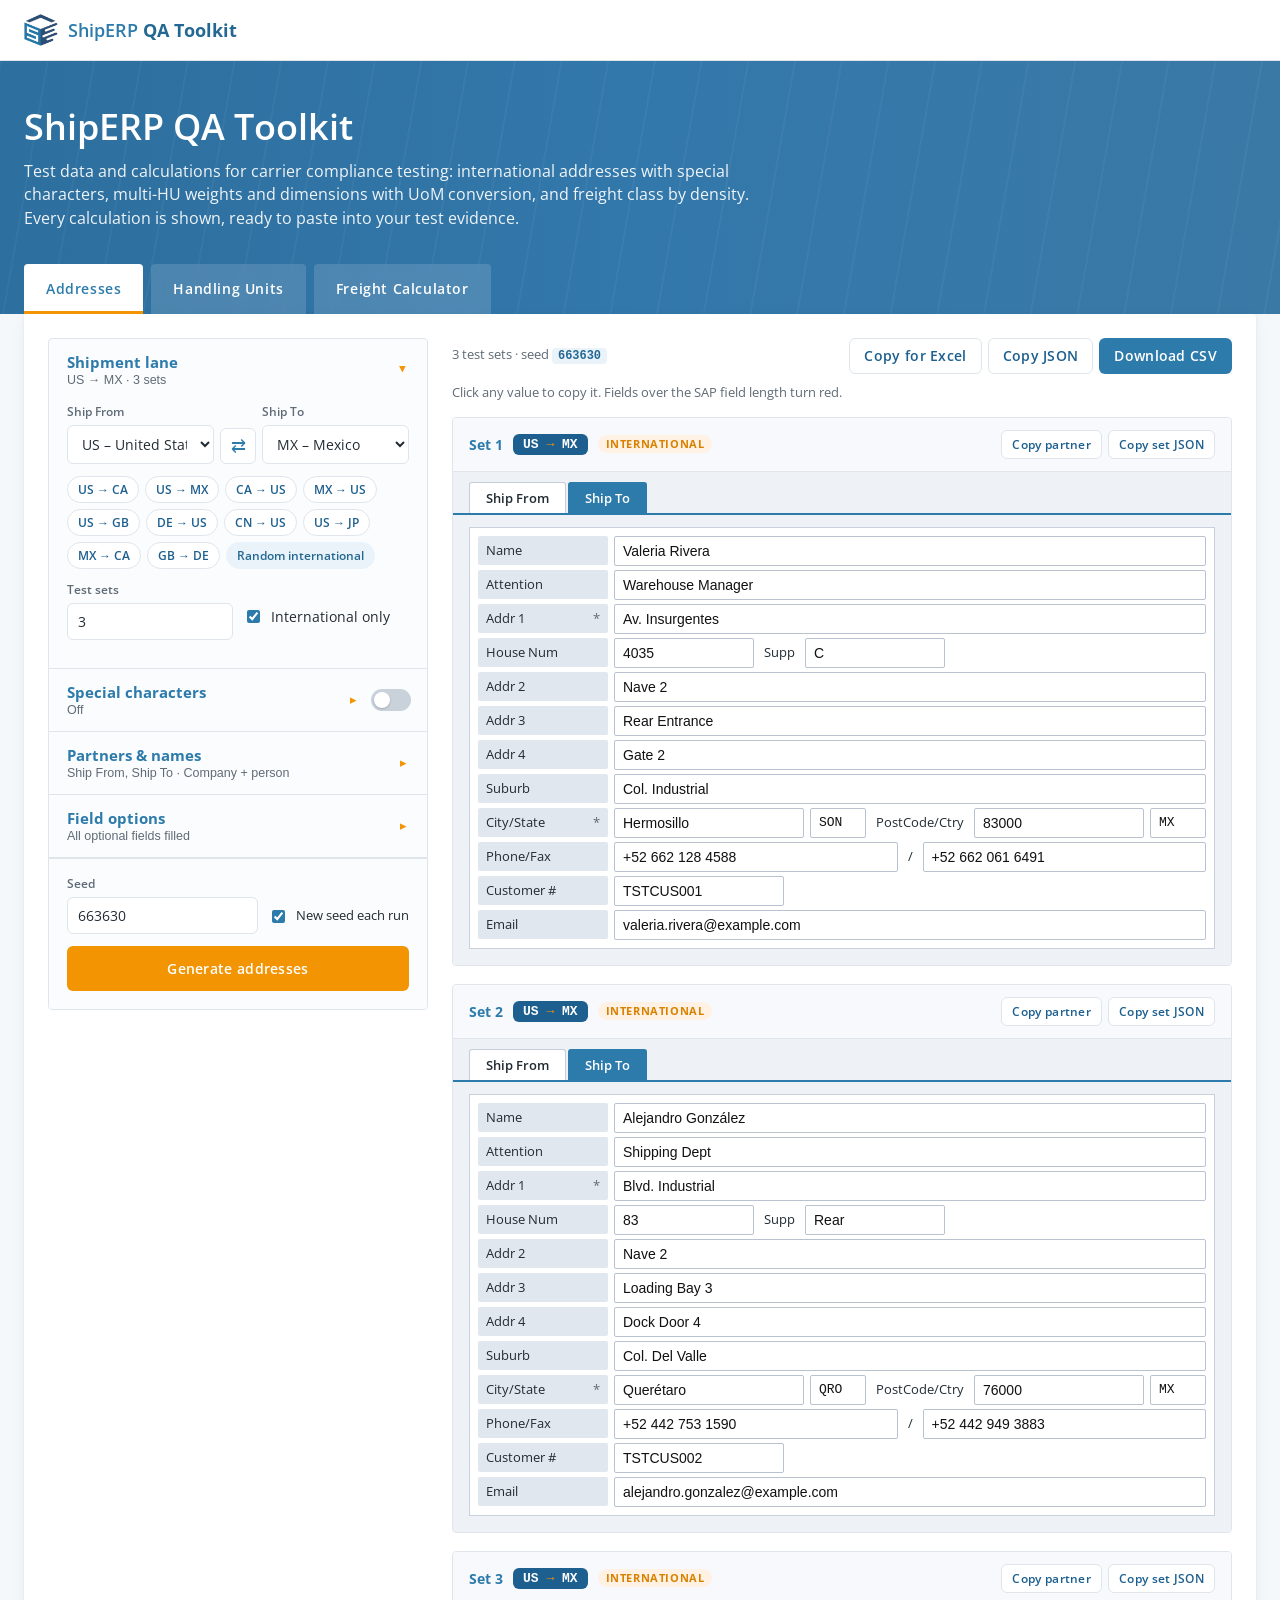
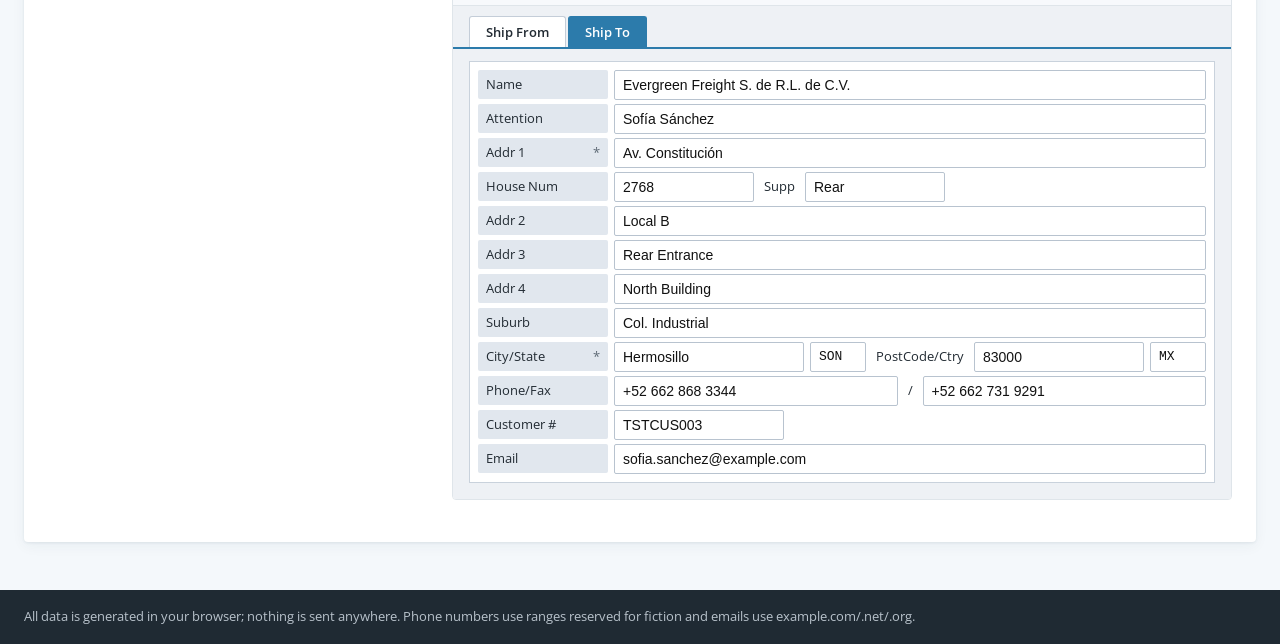
==== commit 96bf77f7: "Remove the line above the title Co-Authored-By: Claude Opus 5.5 <noreply@anthropic.com> Claude-Sessi" ====
--- a/index.html
+++ b/index.html
@@ -23,7 +23,6 @@
 
   <section class="hero">
     <div class="wrap">
-      <p class="eyebrow">Carrier Compliance QA</p>
       <h1>ShipERP QA Toolkit</h1>
       <p class="lede">Test data and calculations for carrier compliance testing: international addresses with special characters, multi-HU weights and dimensions with UoM conversion, and freight class by density. Every calculation is shown, ready to paste into your test evidence.</p>
     </div>
--- a/assets/css/styles.css
+++ b/assets/css/styles.css
@@ -57,7 +57,6 @@
   color: #fff;
   padding: 44px 0 84px;
 }
-.eyebrow { margin: 0 0 10px; color: #ffd08a; font-weight: 700; text-transform: uppercase; letter-spacing: 1.4px; font-size: 12px; }
 .hero h1 { font-size: clamp(24px, 3.2vw, 36px); line-height: 1.2; font-weight: 600; max-width: 900px; }
 .lede { margin: 12px 0 0; max-width: 760px; color: #fff; font-size: 15.5px; opacity: .92; }
 
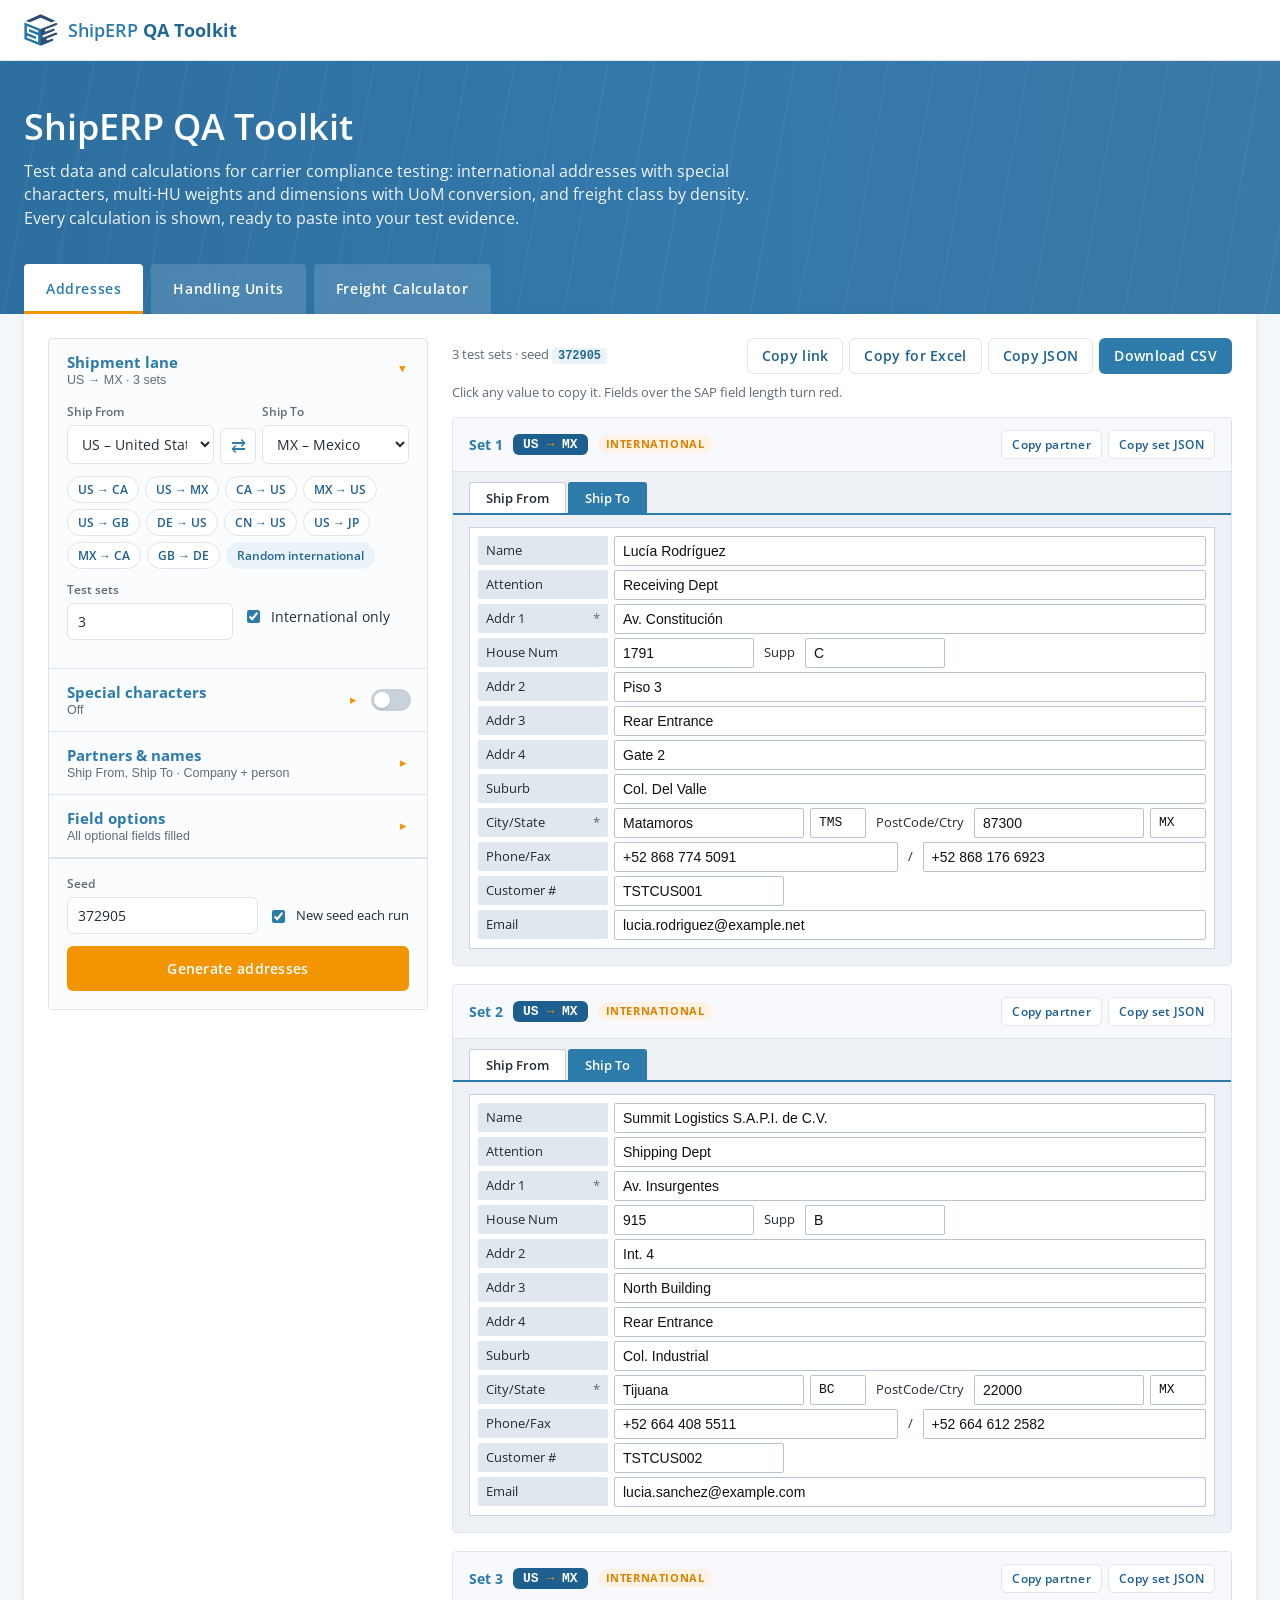
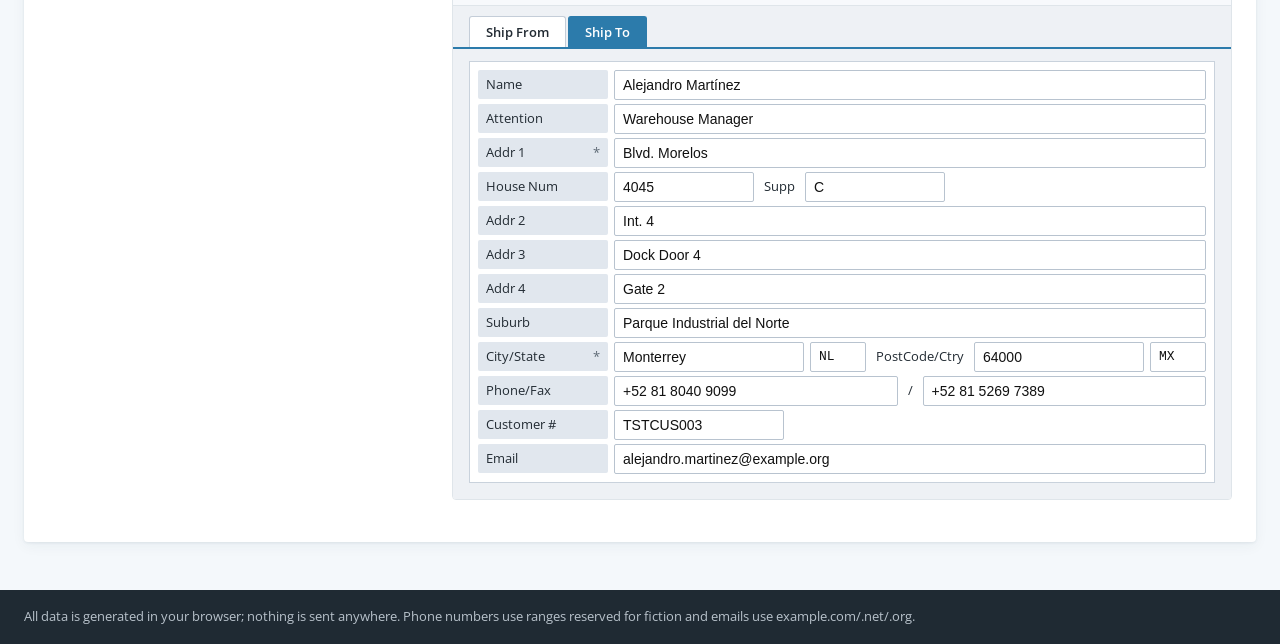
==== commit 58f99661: "Add shareable links and edge-case presets Copy link on each tab encodes settings, seed and any hand-" ====
--- a/index.html
+++ b/index.html
@@ -142,6 +142,13 @@
             </button>
           </div>
           <div class="acc-body">
+            <label class="field"><span>Field length</span>
+              <select id="af-length">
+                <option value="normal">Normal</option>
+                <option value="max">Exactly at SAP limit (e.g. Name = 40)</option>
+                <option value="over">1 over SAP limit (e.g. Name = 41)</option>
+              </select>
+            </label>
             <label class="field"><span>House number</span>
               <select id="af-house"><option value="separate">Separate House Num field</option><option value="inline">Inside Addr 1</option></select>
             </label>
@@ -171,6 +178,7 @@
         <div class="toolbar">
           <div class="toolbar-info" id="af-summary"></div>
           <div class="toolbar-actions">
+            <button class="btn btn-ghost" data-action="copy-link" data-tab-id="addr" type="button" title="Link that recreates exactly this data">Copy link</button>
             <button class="btn btn-ghost" data-action="af-tsv" type="button">Copy for Excel</button>
             <button class="btn btn-ghost" data-action="af-json" type="button">Copy JSON</button>
             <button class="btn btn-secondary" data-action="af-csv" type="button">Download CSV</button>
@@ -199,7 +207,17 @@
               <label class="field"><span>Weight UoM</span><select id="hu-wuom"></select></label>
               <label class="field"><span>Dimension UoM</span><select id="hu-duom"></select></label>
             </div>
-            <label class="check"><input type="checkbox" id="hu-mixed"> Mix LB/IN and KG/CM across HUs</label>
+            <label class="field"><span>Values</span>
+              <select id="hu-edge">
+                <option value="random">Random within range</option>
+                <option value="boundary">Edge: near rounding boundary</option>
+                <option value="min">Edge: minimum values (0.01 / 0.1)</option>
+                <option value="max">Edge: maximum of range</option>
+                <option value="dimeq">Edge: dim weight = actual weight</option>
+              </select>
+            </label>
+            <p class="hint" id="hu-edge-hint" hidden></p>
+            <label class="check" id="hu-mixed-wrap"><input type="checkbox" id="hu-mixed"> Mix LB/IN and KG/CM across HUs</label>
             <div class="field">
               <span>Weight</span>
               <div class="row-3">
@@ -275,6 +293,7 @@
         <div class="toolbar">
           <div class="toolbar-info" id="hu-summary"></div>
           <div class="toolbar-actions">
+            <button class="btn btn-ghost" data-action="copy-link" data-tab-id="hu" type="button" title="Link that recreates exactly this data">Copy link</button>
             <button class="btn btn-ghost" data-action="hu-tsv" type="button">Copy for Excel</button>
             <button class="btn btn-ghost" data-action="hu-json" type="button">Copy JSON</button>
             <button class="btn btn-secondary" data-action="hu-csv" type="button">Download CSV</button>
@@ -367,6 +386,7 @@
           <div class="acc-body"><table class="data chart" id="fc-chart"><thead><tr><th class="num">Density (lb/ft³)</th><th class="num">Class</th></tr></thead><tbody></tbody></table></div>
         </section>
         <div class="controls-foot">
+          <button class="btn btn-ghost btn-block" data-action="fc-boundary" type="button">Edge: load class-boundary lines</button>
           <button class="btn btn-ghost btn-block" data-action="fc-from-hu" type="button">Use HUs from Handling Units tab</button>
         </div>
       </aside>
@@ -375,6 +395,7 @@
         <div class="toolbar">
           <div class="toolbar-info" id="fc-summary"></div>
           <div class="toolbar-actions">
+            <button class="btn btn-ghost" data-action="copy-link" data-tab-id="fc" type="button" title="Link that recreates exactly this data">Copy link</button>
             <button class="btn btn-ghost" data-action="fc-tsv" type="button">Copy for Excel</button>
             <button class="btn btn-secondary" data-action="fc-csv" type="button">Download CSV</button>
           </div>
--- a/assets/css/styles.css
+++ b/assets/css/styles.css
@@ -393,3 +393,4 @@
 .custom-unit-label { display: block; font-size: 12px; font-weight: 600; color: var(--muted); margin-bottom: 6px; }
 .custom-unit-row { display: grid; grid-template-columns: auto 1fr auto 1fr auto; gap: 6px; align-items: center; font-size: 13px; }
 .custom-unit-row input { padding: 6px 8px; }
+.check.is-disabled { opacity: .5; cursor: not-allowed; }
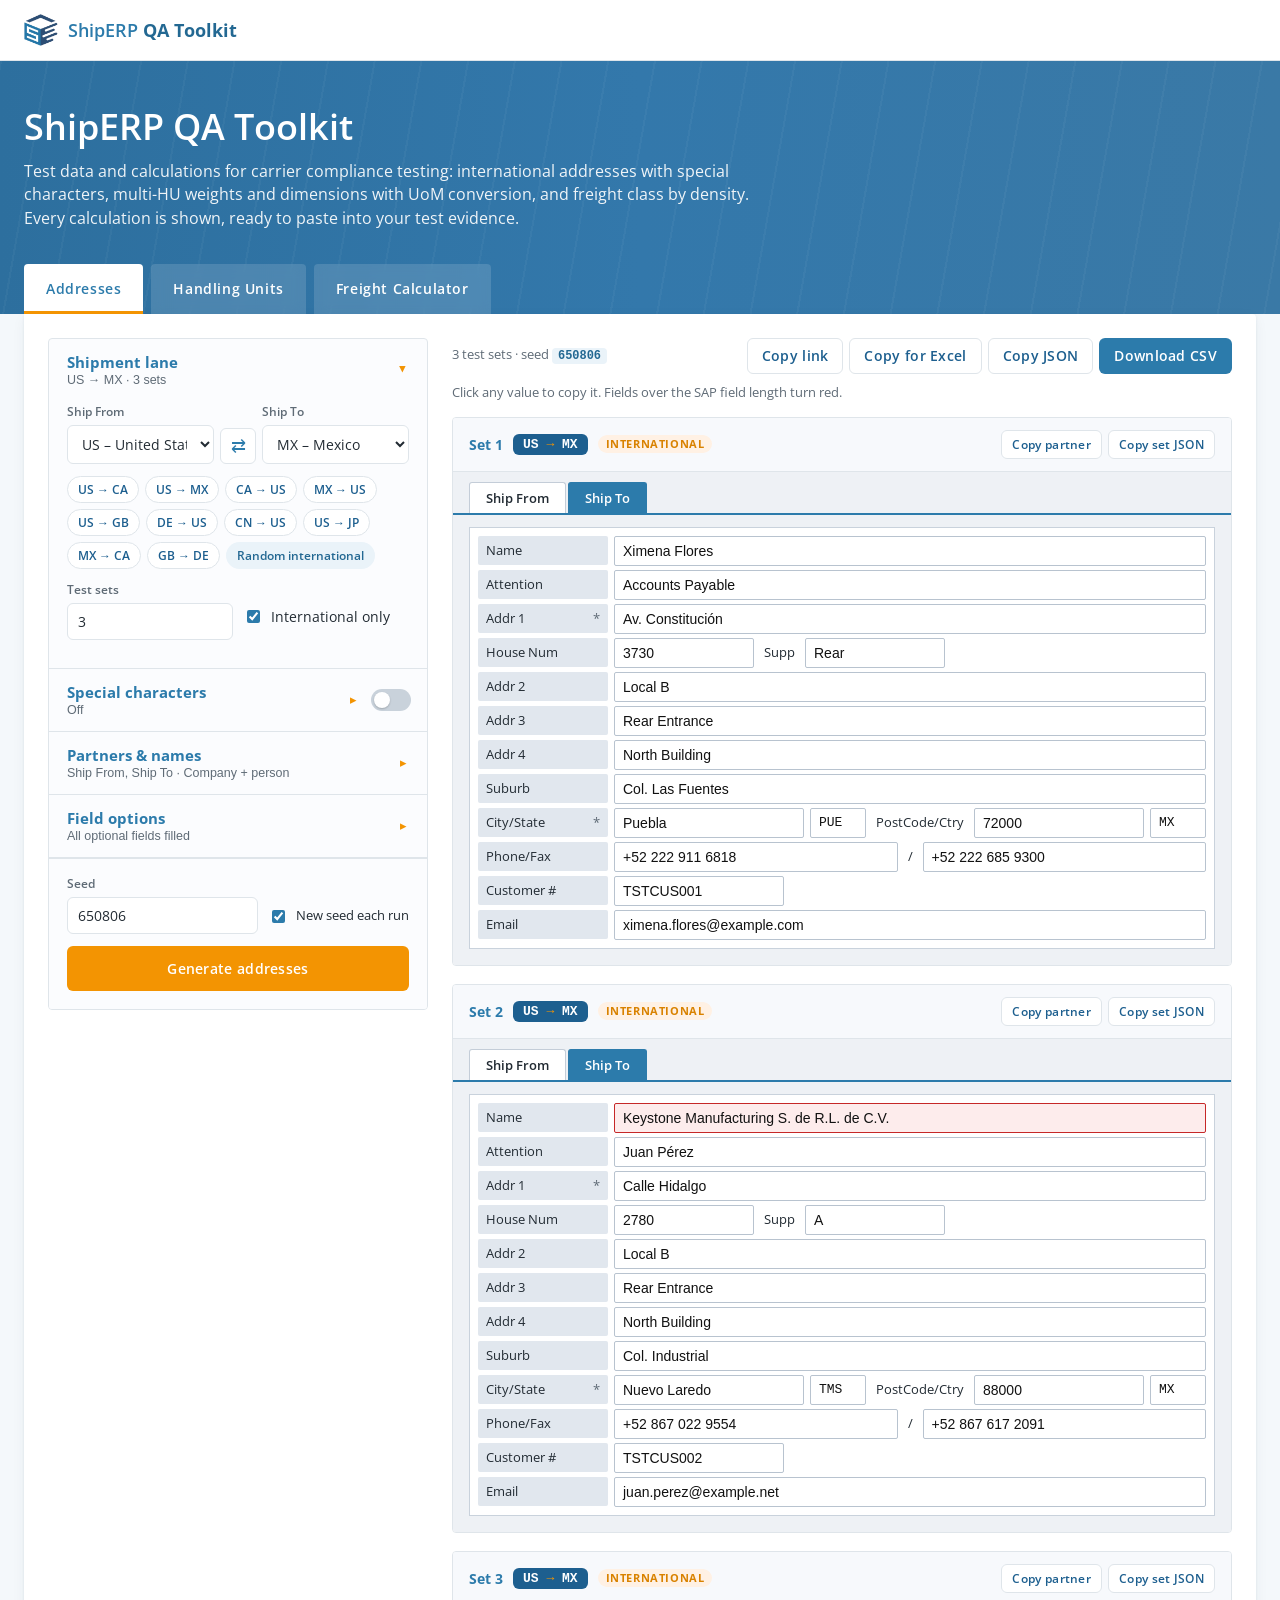
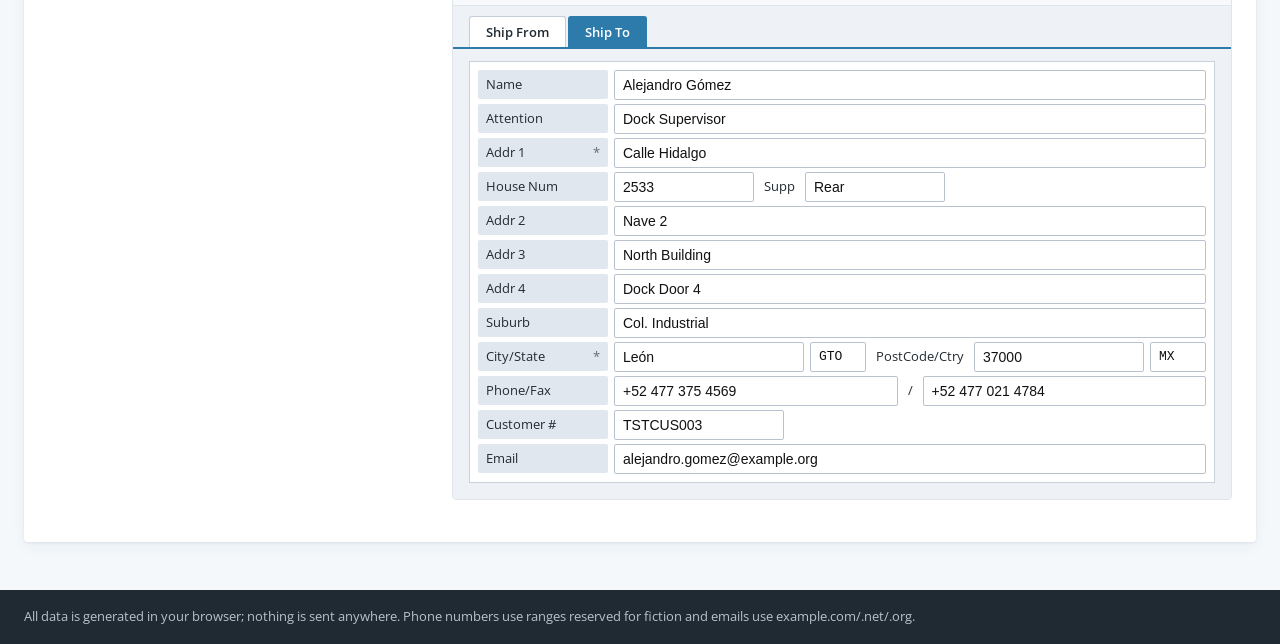
==== commit 631c8682: "Remove freight class-boundary preset button Co-Authored-By: Claude Opus 5.5 <noreply@anthropic.com> " ====
--- a/index.html
+++ b/index.html
@@ -386,7 +386,6 @@
           <div class="acc-body"><table class="data chart" id="fc-chart"><thead><tr><th class="num">Density (lb/ft³)</th><th class="num">Class</th></tr></thead><tbody></tbody></table></div>
         </section>
         <div class="controls-foot">
-          <button class="btn btn-ghost btn-block" data-action="fc-boundary" type="button">Edge: load class-boundary lines</button>
           <button class="btn btn-ghost btn-block" data-action="fc-from-hu" type="button">Use HUs from Handling Units tab</button>
         </div>
       </aside>
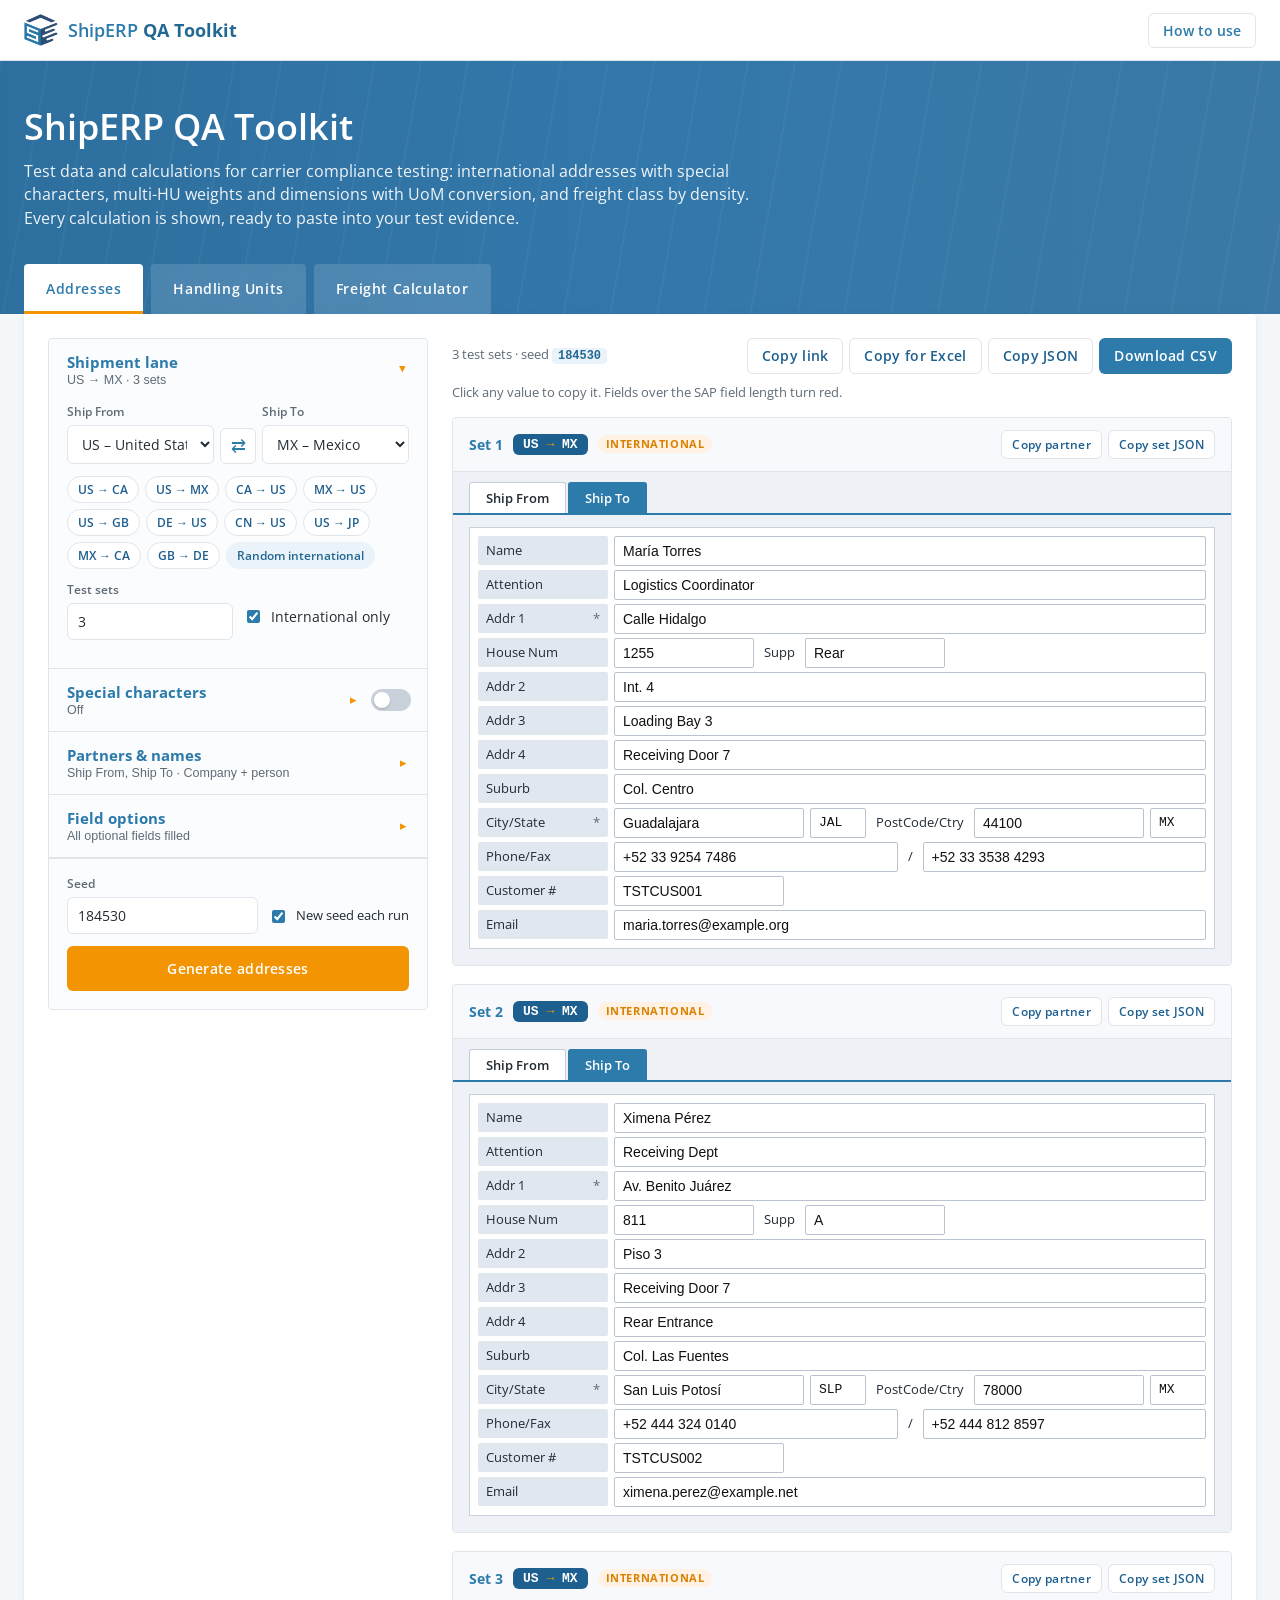
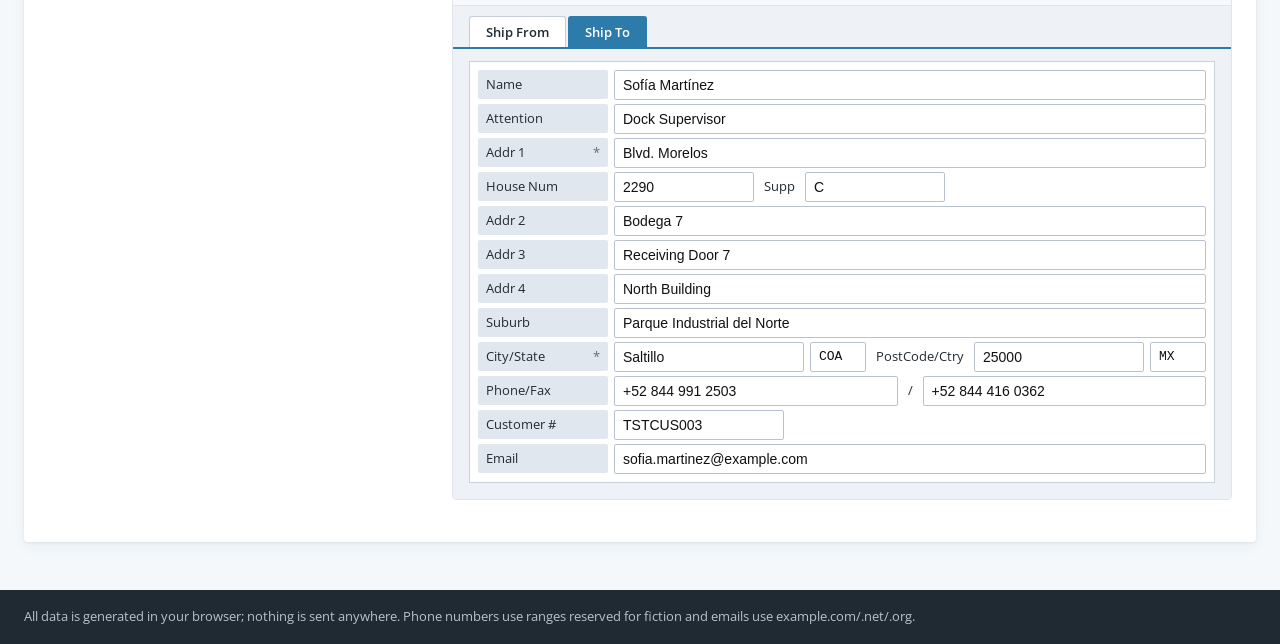
==== commit 9476febf: "Add team guide (help.html) linked from the top bar Co-Authored-By: Claude Opus 5.5 <noreply@anthropi" ====
--- a/index.html
+++ b/index.html
@@ -18,6 +18,7 @@
         <img class="brand-mark" src="assets/img/logo.png" alt="" width="34" height="34">
         <span class="brand-text">ShipERP <strong>QA Toolkit</strong></span>
       </a>
+      <a class="help-link" href="help.html" target="_blank" rel="noopener">How to use</a>
           </div>
   </header>
 
--- a/assets/css/styles.css
+++ b/assets/css/styles.css
@@ -394,3 +394,5 @@
 .custom-unit-row { display: grid; grid-template-columns: auto 1fr auto 1fr auto; gap: 6px; align-items: center; font-size: 13px; }
 .custom-unit-row input { padding: 6px 8px; }
 .check.is-disabled { opacity: .5; cursor: not-allowed; }
+.help-link { font-weight: 600; font-size: 14px; color: var(--blue); text-decoration: none; border: 1px solid var(--line); border-radius: 6px; padding: 6px 14px; }
+.help-link:hover { border-color: var(--blue); background: var(--blue-soft); }
